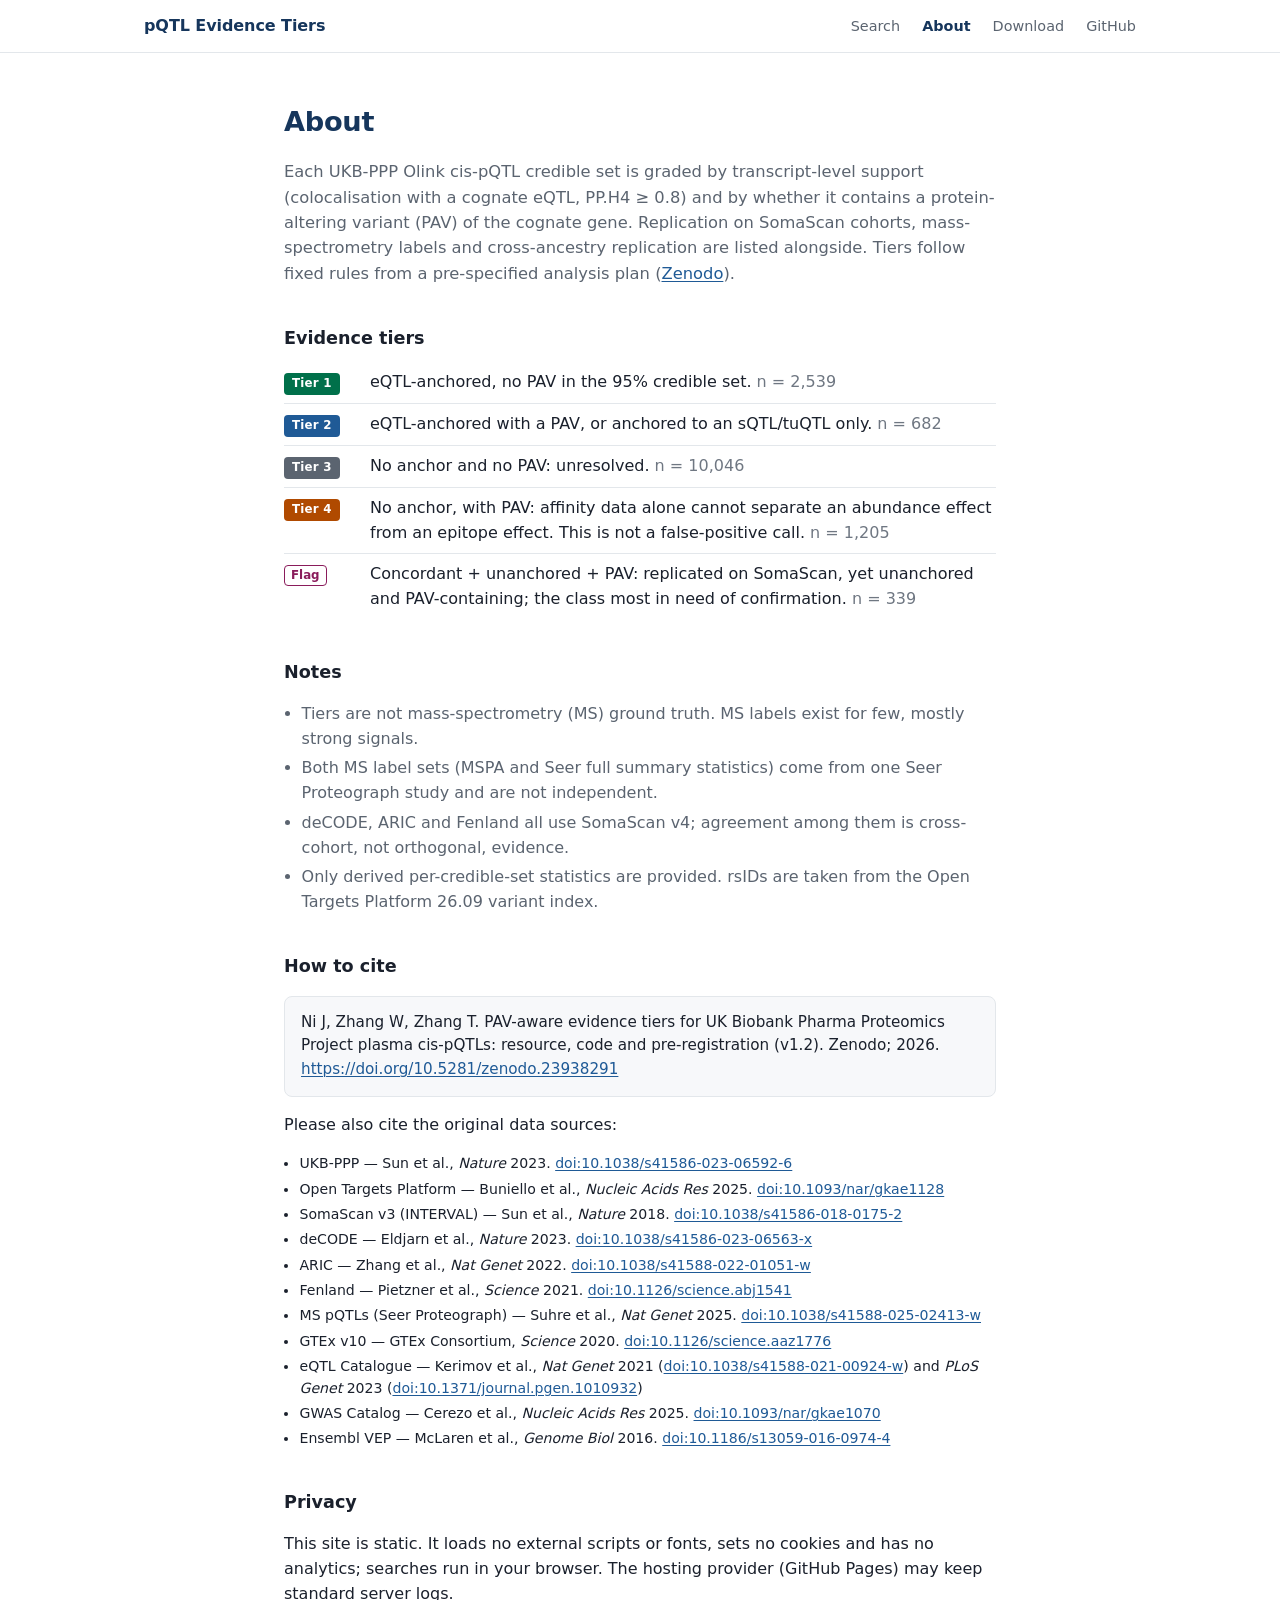
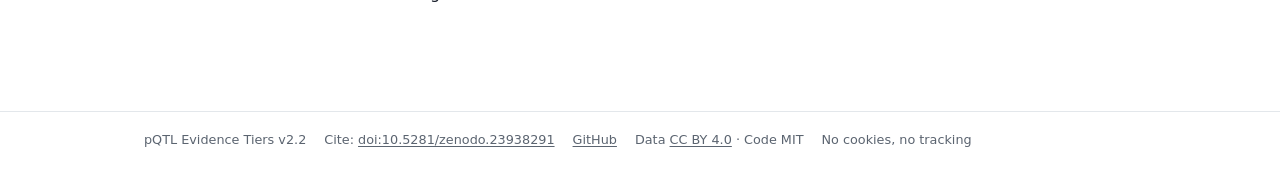
==== docs/about.html @ 5ab8f6cc "Redesign lookup portal (v2): minimal home, card-based results, About and Download pages - Home: sing" ====
<!DOCTYPE html>
<html lang="en">
<head>
<meta charset="utf-8">
<meta name="viewport" content="width=device-width, initial-scale=1">
<meta http-equiv="Content-Security-Policy" content="default-src 'self'; script-src 'self'; style-src 'self'; img-src 'self'; connect-src 'self'; font-src 'self'; object-src 'none'; base-uri 'none'; form-action 'self'">
<meta name="referrer" content="no-referrer">
<meta name="description" content="PAV-aware evidence tiers for UK Biobank Pharma Proteomics Project Olink cis-pQTL credible sets.">
<title>About · pQTL Evidence Tiers</title>
<link rel="icon" href="assets/favicon.svg" type="image/svg+xml">
<link rel="stylesheet" href="assets/site.css">
</head>
<body>
<a class="skip" href="#main">Skip to content</a>
<header class="nav"><div class="container"><a class="brand" href="index.html">pQTL Evidence Tiers</a><nav aria-label="Main"><ul><li><a class="navlink" href="search.html">Search</a></li><li><a class="navlink" href="about.html" aria-current="page">About</a></li><li><a class="navlink" href="download.html">Download</a></li><li class="gh"><a class="navlink" href="https://github.com/wcs52113140123-pixel/c10plus-pqtl-evidence-tiers" rel="noopener">GitHub</a></li></ul></nav></div></header>
<main id="main" class="page">
  <h1>About</h1>
  <p class="lead">Each UKB-PPP Olink cis-pQTL credible set is graded by transcript-level support (colocalisation with a cognate eQTL, PP.H4 ≥ 0.8) and by whether it contains a protein-altering variant (PAV) of the cognate gene. Replication on SomaScan cohorts, mass-spectrometry labels and cross-ancestry replication are listed alongside. Tiers follow fixed rules from a pre-specified analysis plan (<a href="https://doi.org/10.5281/zenodo.23938291" rel="noopener">Zenodo</a>).</p>

  <h2 id="tiers">Evidence tiers</h2>
  <ul class="tierlist">
    <li><span><span class="badge t1">Tier 1</span></span><span>eQTL-anchored, no PAV in the 95% credible set. <span class="na">n = 2,539</span></span></li>
    <li><span><span class="badge t2">Tier 2</span></span><span>eQTL-anchored with a PAV, or anchored to an sQTL/tuQTL only. <span class="na">n = 682</span></span></li>
    <li><span><span class="badge t3">Tier 3</span></span><span>No anchor and no PAV: unresolved. <span class="na">n = 10,046</span></span></li>
    <li><span><span class="badge t4">Tier 4</span></span><span>No anchor, with PAV: affinity data alone cannot separate an abundance effect from an epitope effect. This is not a false-positive call. <span class="na">n = 1,205</span></span></li>
    <li><span><span class="flagchip">Flag</span></span><span>Concordant + unanchored + PAV: replicated on SomaScan, yet unanchored and PAV-containing; the class most in need of confirmation. <span class="na">n = 339</span></span></li>
  </ul>

  <h2>Notes</h2>
  <ul class="notes">
    <li>Tiers are not mass-spectrometry (MS) ground truth. MS labels exist for few, mostly strong signals.</li>
    <li>Both MS label sets (MSPA and Seer full summary statistics) come from one Seer Proteograph study and are not independent.</li>
    <li>deCODE, ARIC and Fenland all use SomaScan v4; agreement among them is cross-cohort, not orthogonal, evidence.</li>
    <li>Only derived per-credible-set statistics are provided. rsIDs are taken from the Open Targets Platform 26.09 variant index.</li>
  </ul>

  <h2 id="cite">How to cite</h2>
  <p class="cite">Ni J, Zhang W, Zhang T. PAV-aware evidence tiers for UK Biobank Pharma Proteomics Project plasma cis-pQTLs: resource, code and pre-registration (v1.2). Zenodo; 2026. <a href="https://doi.org/10.5281/zenodo.23938291" rel="noopener">https://doi.org/10.5281/zenodo.23938291</a></p>
  <p>Please also cite the original data sources:</p>
  <ul class="sources">
    <li>UKB-PPP — Sun et al., <i>Nature</i> 2023. <a href="https://doi.org/10.1038/s41586-023-06592-6" rel="noopener">doi:10.1038/s41586-023-06592-6</a></li>
    <li>Open Targets Platform — Buniello et al., <i>Nucleic Acids Res</i> 2025. <a href="https://doi.org/10.1093/nar/gkae1128" rel="noopener">doi:10.1093/nar/gkae1128</a></li>
    <li>SomaScan v3 (INTERVAL) — Sun et al., <i>Nature</i> 2018. <a href="https://doi.org/10.1038/s41586-018-0175-2" rel="noopener">doi:10.1038/s41586-018-0175-2</a></li>
    <li>deCODE — Eldjarn et al., <i>Nature</i> 2023. <a href="https://doi.org/10.1038/s41586-023-06563-x" rel="noopener">doi:10.1038/s41586-023-06563-x</a></li>
    <li>ARIC — Zhang et al., <i>Nat Genet</i> 2022. <a href="https://doi.org/10.1038/s41588-022-01051-w" rel="noopener">doi:10.1038/s41588-022-01051-w</a></li>
    <li>Fenland — Pietzner et al., <i>Science</i> 2021. <a href="https://doi.org/10.1126/science.abj1541" rel="noopener">doi:10.1126/science.abj1541</a></li>
    <li>MS pQTLs (Seer Proteograph) — Suhre et al., <i>Nat Genet</i> 2025. <a href="https://doi.org/10.1038/s41588-025-02413-w" rel="noopener">doi:10.1038/s41588-025-02413-w</a></li>
    <li>GTEx v10 — GTEx Consortium, <i>Science</i> 2020. <a href="https://doi.org/10.1126/science.aaz1776" rel="noopener">doi:10.1126/science.aaz1776</a></li>
    <li>eQTL Catalogue — Kerimov et al., <i>Nat Genet</i> 2021 (<a href="https://doi.org/10.1038/s41588-021-00924-w" rel="noopener">doi:10.1038/s41588-021-00924-w</a>) and <i>PLoS Genet</i> 2023 (<a href="https://doi.org/10.1371/journal.pgen.1010932" rel="noopener">doi:10.1371/journal.pgen.1010932</a>)</li>
    <li>GWAS Catalog — Cerezo et al., <i>Nucleic Acids Res</i> 2025. <a href="https://doi.org/10.1093/nar/gkae1070" rel="noopener">doi:10.1093/nar/gkae1070</a></li>
    <li>Ensembl VEP — McLaren et al., <i>Genome Biol</i> 2016. <a href="https://doi.org/10.1186/s13059-016-0974-4" rel="noopener">doi:10.1186/s13059-016-0974-4</a></li>
  </ul>

  <h2>Privacy</h2>
  <p>This site is static. It loads no external scripts or fonts, sets no cookies and has no analytics; searches run in your browser. The hosting provider (GitHub Pages) may keep standard server logs.</p>
</main>

<footer class="footer" role="contentinfo"><div class="container"><span>pQTL Evidence Tiers v2.2</span><span>Cite: <a href="https://doi.org/10.5281/zenodo.23938291" rel="noopener">doi:10.5281/zenodo.23938291</a></span><span><a href="https://github.com/wcs52113140123-pixel/c10plus-pqtl-evidence-tiers" rel="noopener">GitHub</a></span><span>Data <a href="https://creativecommons.org/licenses/by/4.0/" rel="noopener">CC BY 4.0</a> · Code MIT</span><span>No cookies, no tracking</span></div></footer>

</body>
</html>
---- docs/assets/site.css ----
/* pQTL Evidence Tiers — site stylesheet. Local only; no external fonts or resources. MIT License. */
:root {
  --ink: #1a202c;
  --muted: #5b6470;
  --line: #e3e7eb;
  --line-strong: #c9d1da;
  --subtle: #f7f8fa;
  --accent: #16365c;
  --link: #1f5a96;
  --focus: #1f5a96;
  --t1: #00704a; --t2: #1f5a96; --t3: #5b6470; --t4: #b04a00;
  --flag: #8a1c5b;
  --radius: 8px;
  --sans: system-ui, -apple-system, "Segoe UI", Roboto, "Helvetica Neue", Arial, "Noto Sans", "PingFang SC", "Microsoft YaHei", sans-serif;
  --mono: ui-monospace, SFMono-Regular, Menlo, Consolas, "Liberation Mono", monospace;
}
* { box-sizing: border-box; }
[hidden] { display: none !important; }
html { -webkit-text-size-adjust: 100%; }
body { margin: 0; font-family: var(--sans); color: var(--ink); background: #fff; line-height: 1.55; font-size: 16px; display: flex; flex-direction: column; min-height: 100vh; }
main { flex: 1 0 auto; }
a { color: var(--link); text-decoration: none; }
a:hover { text-decoration: underline; }
:focus-visible { outline: 2px solid var(--focus); outline-offset: 2px; border-radius: 3px; }
.sr-only { position: absolute; width: 1px; height: 1px; padding: 0; margin: -1px; overflow: hidden; clip: rect(0 0 0 0); white-space: nowrap; border: 0; }
.skip { position: absolute; left: -9999px; top: 8px; background: #fff; padding: 6px 10px; border: 1px solid var(--line-strong); z-index: 10; }
.skip:focus { left: 8px; }
.container { max-width: 1040px; margin: 0 auto; padding: 0 24px; }
.mono { font-family: var(--mono); font-size: .92em; }

/* top navigation */
.nav { border-bottom: 1px solid var(--line); background: #fff; }
.nav .container { display: flex; align-items: center; height: 52px; gap: 24px; }
.brand { color: var(--accent); font-weight: 650; letter-spacing: -.005em; font-size: 1rem; white-space: nowrap; }
.brand:hover { text-decoration: none; }
.nav nav { margin-left: auto; }
.nav ul { list-style: none; display: flex; gap: 22px; margin: 0; padding: 0; font-size: .9rem; }
.nav a.navlink { color: var(--muted); }
.nav a.navlink:hover, .nav a.navlink[aria-current="page"] { color: var(--accent); text-decoration: none; }
.nav a.navlink[aria-current="page"] { font-weight: 600; }

/* home */
.hero { max-width: 720px; margin: 0 auto; padding: 13vh 24px 8vh; text-align: center; }
.hero h1 { font-size: clamp(1.9rem, 4vw, 2.5rem); font-weight: 600; letter-spacing: -.015em; margin: 0 0 .35em; color: var(--accent); }
.hero .tagline { color: var(--muted); font-size: 1.08rem; margin: 0 auto 2.2em; max-width: 34em; }
.searchbox { display: flex; border: 1px solid var(--line-strong); border-radius: var(--radius); background: #fff; box-shadow: 0 1px 2px rgba(16, 24, 40, .04); }
.searchbox:focus-within { border-color: var(--accent); box-shadow: 0 0 0 3px rgba(22, 54, 92, .12); }
.searchbox input { flex: 1; min-width: 0; border: 0; background: transparent; font: inherit; font-size: 1.05rem; padding: 0 18px; height: 54px; color: var(--ink); }
.searchbox input:focus { outline: none; }
.searchbox input::placeholder { color: #737b86; }
.searchbox button { border: 0; background: var(--accent); color: #fff; font: inherit; font-weight: 600; font-size: .95rem; padding: 0 22px; border-radius: 0 calc(var(--radius) - 1px) calc(var(--radius) - 1px) 0; cursor: pointer; }
.searchbox button:hover { background: #0f2945; }
.searchbox.compact input { height: 42px; font-size: .98rem; padding: 0 14px; }
.searchbox.compact button { padding: 0 16px; }
.examples { margin: 14px 0 0; font-size: .9rem; color: var(--muted); }
.examples a { margin: 0 .35em; font-weight: 500; }
.stats { display: grid; grid-template-columns: repeat(3, 1fr); gap: 16px; max-width: 720px; margin: 0 auto; padding: 0 24px 10vh; text-align: center; }
.stat .num { display: block; font-size: 1.7rem; font-weight: 600; color: var(--accent); letter-spacing: -.01em; font-variant-numeric: tabular-nums; }
.stat .lbl { display: block; font-size: .84rem; color: var(--muted); line-height: 1.4; }
a.stat:hover { text-decoration: none; }
a.stat:hover .lbl { color: var(--ink); }

/* generic page */
.page { max-width: 760px; margin: 0 auto; padding: 48px 24px 64px; }
.page h1 { font-size: 1.7rem; font-weight: 600; color: var(--accent); margin: 0 0 .6em; letter-spacing: -.01em; }
.page h2 { font-size: 1.1rem; font-weight: 600; margin: 2.2em 0 .6em; }
.lead { color: var(--muted); font-size: 1.02rem; }
.page p a, .page li a, .status a { text-decoration: underline; text-underline-offset: 2px; text-decoration-thickness: 1px; }
.tierlist { list-style: none; padding: 0; margin: 0; }
.tierlist li { display: grid; grid-template-columns: 74px 1fr; gap: 12px; align-items: baseline; padding: 8px 0; border-bottom: 1px solid var(--line); }
.tierlist li:last-child { border-bottom: 0; }
.notes { padding-left: 1.1em; }
.notes li { margin: .3em 0; color: var(--muted); }
.cite { background: var(--subtle); border: 1px solid var(--line); border-radius: var(--radius); padding: 14px 16px; font-size: .95rem; }
.sources { font-size: .88rem; padding-left: 1.1em; }
.sources li { margin: .25em 0; }
table.files { width: 100%; border-collapse: collapse; font-size: .92rem; }
table.files th, table.files td { text-align: left; padding: 10px 8px; border-bottom: 1px solid var(--line); vertical-align: top; }
table.files th { font-weight: 600; color: var(--muted); font-size: .8rem; text-transform: uppercase; letter-spacing: .04em; }
.hash { font-family: var(--mono); font-size: .75rem; color: var(--muted); word-break: break-all; }
.tablewrap { overflow-x: auto; }

/* tier badge */
.badge { display: inline-block; color: #fff; font-weight: 600; font-size: .74rem; letter-spacing: .02em; border-radius: 4px; padding: 2px 8px; line-height: 1.5; white-space: nowrap; }
.badge.t1 { background: var(--t1); } .badge.t2 { background: var(--t2); } .badge.t3 { background: var(--t3); } .badge.t4 { background: var(--t4); }

/* results */
.results-head { padding: 28px 0 8px; }
.results-head .searchbox { max-width: 620px; }
.toolbar { padding: 14px 0 12px; border-bottom: 1px solid var(--line); margin-bottom: 8px; font-size: .9rem; }
.toolbar .bar { display: flex; flex-wrap: wrap; align-items: center; gap: 10px 10px; }
.toolbar .bar + .bar { margin-top: 10px; }
.toolbar .count { font-weight: 600; }
.toolbar .spacer { flex: 1; }
.chips { display: inline-flex; gap: 6px; flex-wrap: wrap; }
.chip { font: inherit; font-size: .8rem; border: 1px solid var(--line-strong); background: #fff; color: var(--ink); border-radius: 999px; padding: 3px 10px; cursor: pointer; display: inline-flex; align-items: center; gap: 6px; }
.chip .dot { width: 8px; height: 8px; border-radius: 50%; display: inline-block; }
.chip .dot.t1 { background: var(--t1); } .chip .dot.t2 { background: var(--t2); } .chip .dot.t3 { background: var(--t3); } .chip .dot.t4 { background: var(--t4); }
.small { font-size: .85rem; }
.chip[data-tier][aria-pressed="false"] { color: var(--muted); background: var(--subtle); text-decoration: line-through; }
.chip#flagonly[aria-pressed="true"] { background: var(--flag); border-color: var(--flag); color: #fff; }
.chip#flagonly[aria-pressed="false"] { color: var(--flag); border-color: currentColor; }
.chips .sep { width: 1px; background: var(--line); margin: 2px 4px; }
.chip[aria-pressed="false"] .dot { opacity: .35; }
.btn { font: inherit; font-size: .85rem; border: 1px solid var(--line-strong); background: #fff; color: var(--ink); border-radius: 6px; padding: 5px 12px; cursor: pointer; }
.btn:hover { border-color: var(--accent); color: var(--accent); }
.btn:disabled { opacity: .5; cursor: default; }
select.btn { padding: 4px 8px; }
.status { color: var(--muted); font-size: .92rem; margin: 18px 0; }
.status button.sugg { font: inherit; background: none; border: 0; color: var(--link); padding: 0 .15em; cursor: pointer; text-decoration: underline; }

.protein { margin: 28px 0 8px; }
.protein-head { display: flex; flex-wrap: wrap; align-items: baseline; gap: 4px 14px; margin-bottom: 8px; }
.protein-head h2 { margin: 0; font-size: 1.35rem; font-weight: 600; letter-spacing: -.01em; }
.protein-head .ids { color: var(--muted); font-size: .85rem; }
.protein-head .ids span + span::before { content: "·"; margin: 0 .5em; color: var(--line-strong); }
.tierbar { display: flex; height: 6px; border-radius: 3px; overflow: hidden; width: 100%; max-width: 360px; margin: 2px 0 6px; background: var(--line); }
.tierbar span { display: block; height: 100%; }
.tierbar .t1 { background: var(--t1); } .tierbar .t2 { background: var(--t2); } .tierbar .t3 { background: var(--t3); } .tierbar .t4 { background: var(--t4); }
.tiersum { font-size: .8rem; color: var(--muted); margin: 0 0 10px; }

.card { border: 1px solid var(--line); border-left: 3px solid var(--t3); border-radius: var(--radius); padding: 14px 18px 10px; margin: 10px 0; background: #fff; }
.card.t1 { border-left-color: var(--t1); } .card.t2 { border-left-color: var(--t2); } .card.t4 { border-left-color: var(--t4); }
.card-top { display: flex; flex-wrap: wrap; align-items: center; gap: 6px 12px; }
.card-top .tlabel { font-size: .84rem; color: var(--muted); }
.card-top .variant { font-family: var(--mono); font-size: .9rem; font-weight: 600; }
.card-top .rs { font-family: var(--mono); font-size: .84rem; color: var(--muted); }
.card-top .sig { margin-left: auto; font-size: .82rem; color: var(--muted); font-variant-numeric: tabular-nums; }
.card-top .plink { font-size: .8rem; }
.evidence { display: grid; grid-template-columns: minmax(0, .9fr) minmax(0, 1fr) minmax(0, 1.45fr) minmax(0, 1.25fr) minmax(0, 1.1fr); gap: 12px 22px; margin: 12px 0 6px; }
.ev .k { display: block; font-size: .7rem; text-transform: uppercase; letter-spacing: .05em; color: var(--muted); margin-bottom: 2px; font-weight: 600; }
.ev .v { font-size: .88rem; }
.ev .row { display: flex; justify-content: space-between; gap: 8px; font-size: .84rem; line-height: 1.5; }
.ev .row .src { color: var(--muted); }
.yes { color: var(--ink); font-weight: 600; }
.no { color: var(--muted); }
.na { color: #6f7782; }
.opp { color: var(--t4); }
.flagchip { display: inline-block; font-size: .74rem; font-weight: 600; color: var(--flag); border: 1px solid currentColor; border-radius: 4px; padding: 1px 6px; margin: 0 4px 4px 0; line-height: 1.4; }
details.more { border-top: 1px solid var(--line); margin-top: 8px; }
details.more summary { cursor: pointer; font-size: .82rem; color: var(--link); padding: 8px 0 2px; list-style: none; width: max-content; }
details.more summary::-webkit-details-marker { display: none; }
details.more summary::before { content: "▸"; display: inline-block; margin-right: 6px; transition: transform .15s; }
details.more[open] summary::before { transform: rotate(90deg); }
.kv { display: grid; grid-template-columns: repeat(auto-fill, minmax(270px, 1fr)); gap: 0 28px; margin: 4px 0 6px; }
.kv section h3 { font-size: .7rem; text-transform: uppercase; letter-spacing: .05em; color: var(--muted); margin: 10px 0 4px; font-weight: 600; }
.kv dl { margin: 0; font-size: .8rem; }
.kv dl div { display: flex; justify-content: space-between; gap: 10px; padding: 2px 0; border-bottom: 1px dotted var(--line); }
.kv dt { color: var(--muted); white-space: nowrap; }
.kv dd { margin: 0; font-family: var(--mono); font-size: .76rem; text-align: right; word-break: break-all; }
.more-btn { display: block; margin: 20px auto 8px; }

/* footer */
.footer { border-top: 1px solid var(--line); color: var(--muted); font-size: .8rem; padding: 18px 0 22px; margin-top: 24px; }
.footer .container { display: flex; flex-wrap: wrap; gap: 4px 18px; }
.footer a { color: var(--muted); text-decoration: underline; text-underline-offset: 2px; }
.footer a:hover { color: var(--accent); }

@media (max-width: 860px) {
  .evidence { grid-template-columns: repeat(2, minmax(0, 1fr)); }
}
@media (max-width: 560px) {
  .container { padding: 0 16px; }
  .nav .container { gap: 10px; }
  .brand { font-size: .92rem; }
  .nav ul { gap: 12px; font-size: .84rem; }
  .nav .gh { display: none; }
  .hero { padding: 9vh 16px 6vh; }
  .stats { grid-template-columns: 1fr; gap: 18px; padding-bottom: 8vh; }
  .searchbox button { padding: 0 14px; }
  .card { padding: 12px 14px 8px; }
  .card-top .sig { margin-left: 0; width: 100%; }
  .evidence { gap: 10px 14px; }
  .page { padding: 32px 16px 48px; }
  .tierlist li { grid-template-columns: 64px 1fr; }
}
@media (prefers-reduced-motion: reduce) { * { transition: none !important; } }
@media print { .nav, .toolbar, .results-head, .footer { display: none; } }
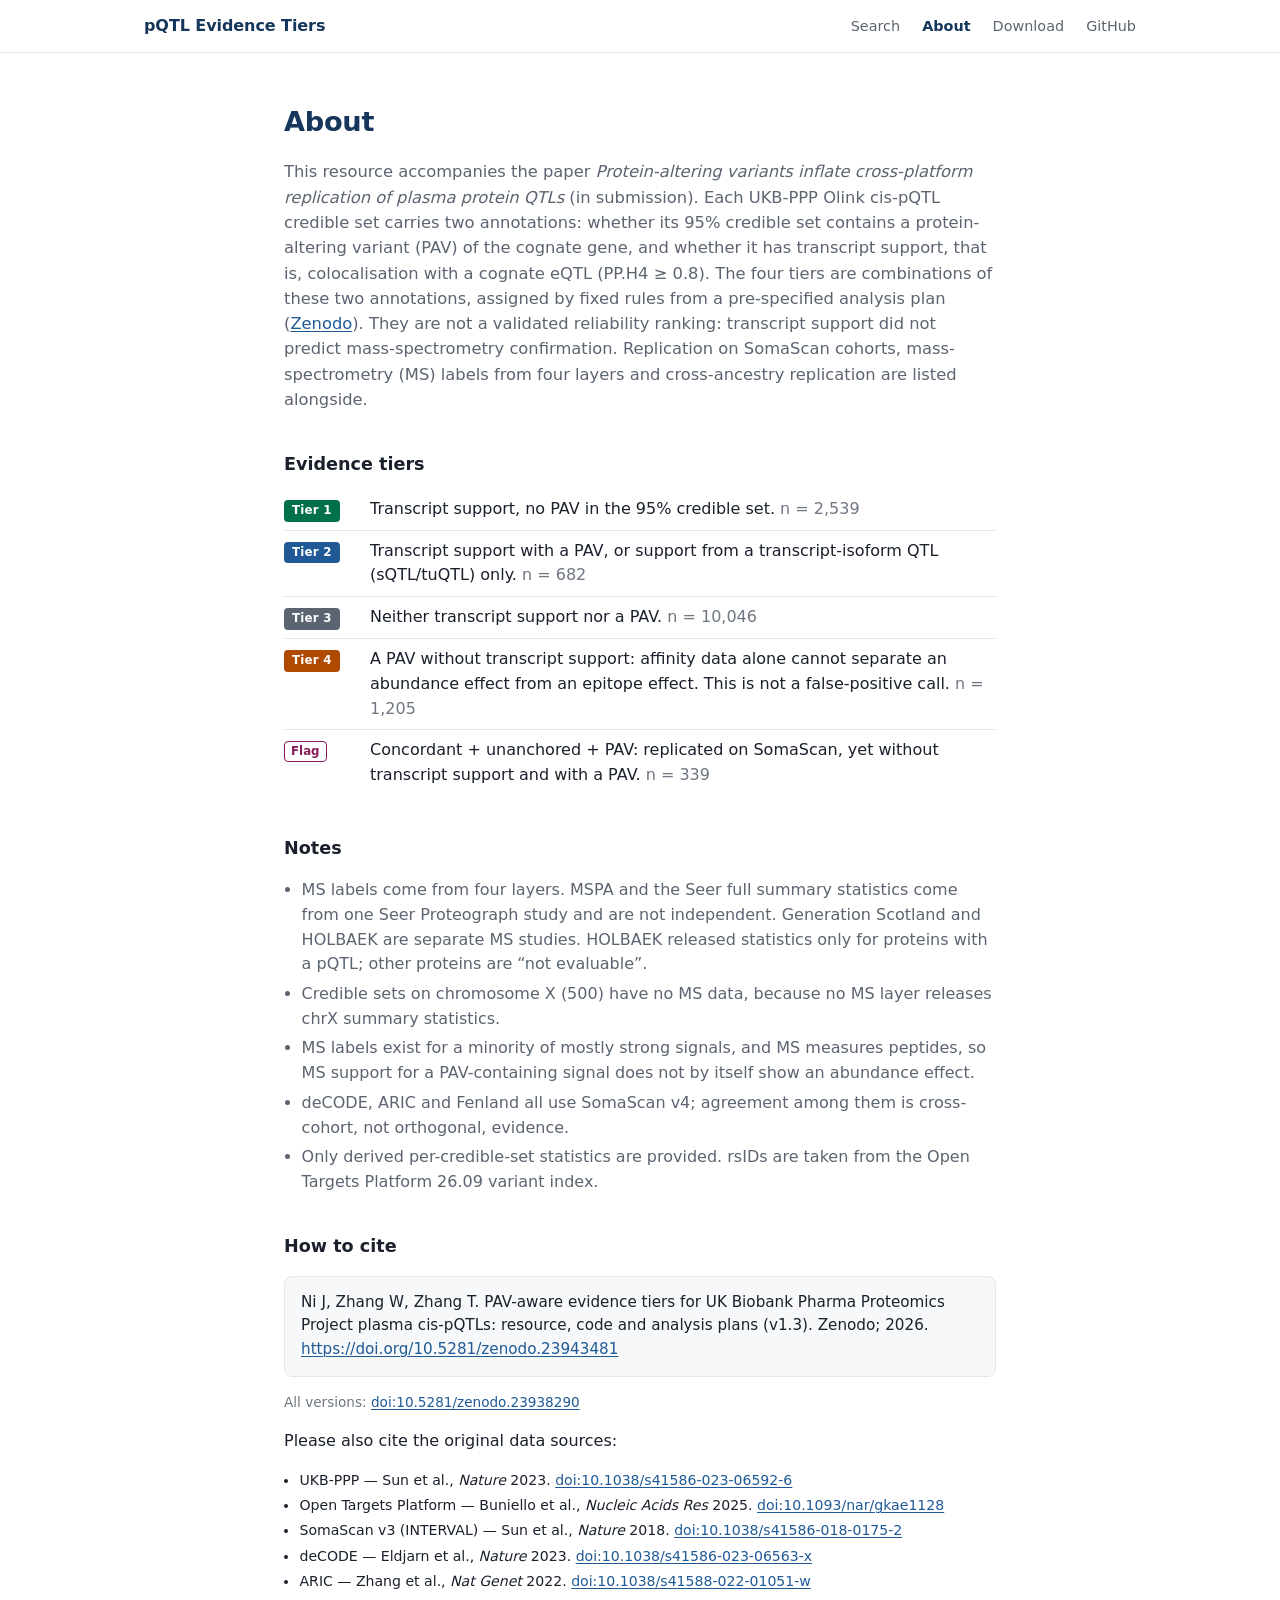
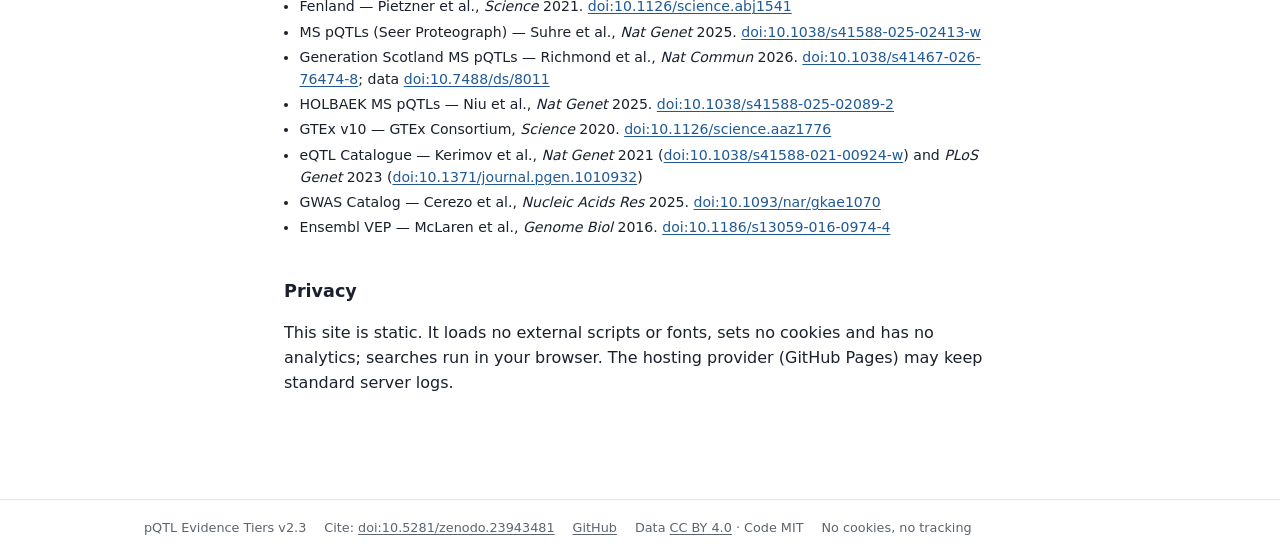
==== commit 7a54fc88: "Portal: resource v2.3, four MS layers on cards, updated About and citation - site data rebuilt from " ====
--- a/docs/about.html
+++ b/docs/about.html
@@ -15,27 +15,29 @@
 <header class="nav"><div class="container"><a class="brand" href="index.html">pQTL Evidence Tiers</a><nav aria-label="Main"><ul><li><a class="navlink" href="search.html">Search</a></li><li><a class="navlink" href="about.html" aria-current="page">About</a></li><li><a class="navlink" href="download.html">Download</a></li><li class="gh"><a class="navlink" href="https://github.com/wcs52113140123-pixel/c10plus-pqtl-evidence-tiers" rel="noopener">GitHub</a></li></ul></nav></div></header>
 <main id="main" class="page">
   <h1>About</h1>
-  <p class="lead">Each UKB-PPP Olink cis-pQTL credible set is graded by transcript-level support (colocalisation with a cognate eQTL, PP.H4 ≥ 0.8) and by whether it contains a protein-altering variant (PAV) of the cognate gene. Replication on SomaScan cohorts, mass-spectrometry labels and cross-ancestry replication are listed alongside. Tiers follow fixed rules from a pre-specified analysis plan (<a href="https://doi.org/10.5281/zenodo.23938291" rel="noopener">Zenodo</a>).</p>
+  <p class="lead">This resource accompanies the paper <i>Protein-altering variants inflate cross-platform replication of plasma protein QTLs</i> (in submission). Each UKB-PPP Olink cis-pQTL credible set carries two annotations: whether its 95% credible set contains a protein-altering variant (PAV) of the cognate gene, and whether it has transcript support, that is, colocalisation with a cognate eQTL (PP.H4 ≥ 0.8). The four tiers are combinations of these two annotations, assigned by fixed rules from a pre-specified analysis plan (<a href="https://doi.org/10.5281/zenodo.23943481" rel="noopener">Zenodo</a>). They are not a validated reliability ranking: transcript support did not predict mass-spectrometry confirmation. Replication on SomaScan cohorts, mass-spectrometry (MS) labels from four layers and cross-ancestry replication are listed alongside.</p>
 
   <h2 id="tiers">Evidence tiers</h2>
   <ul class="tierlist">
-    <li><span><span class="badge t1">Tier 1</span></span><span>eQTL-anchored, no PAV in the 95% credible set. <span class="na">n = 2,539</span></span></li>
-    <li><span><span class="badge t2">Tier 2</span></span><span>eQTL-anchored with a PAV, or anchored to an sQTL/tuQTL only. <span class="na">n = 682</span></span></li>
-    <li><span><span class="badge t3">Tier 3</span></span><span>No anchor and no PAV: unresolved. <span class="na">n = 10,046</span></span></li>
-    <li><span><span class="badge t4">Tier 4</span></span><span>No anchor, with PAV: affinity data alone cannot separate an abundance effect from an epitope effect. This is not a false-positive call. <span class="na">n = 1,205</span></span></li>
-    <li><span><span class="flagchip">Flag</span></span><span>Concordant + unanchored + PAV: replicated on SomaScan, yet unanchored and PAV-containing; the class most in need of confirmation. <span class="na">n = 339</span></span></li>
+    <li><span><span class="badge t1">Tier 1</span></span><span>Transcript support, no PAV in the 95% credible set. <span class="na">n = 2,539</span></span></li>
+    <li><span><span class="badge t2">Tier 2</span></span><span>Transcript support with a PAV, or support from a transcript-isoform QTL (sQTL/tuQTL) only. <span class="na">n = 682</span></span></li>
+    <li><span><span class="badge t3">Tier 3</span></span><span>Neither transcript support nor a PAV. <span class="na">n = 10,046</span></span></li>
+    <li><span><span class="badge t4">Tier 4</span></span><span>A PAV without transcript support: affinity data alone cannot separate an abundance effect from an epitope effect. This is not a false-positive call. <span class="na">n = 1,205</span></span></li>
+    <li><span><span class="flagchip">Flag</span></span><span>Concordant + unanchored + PAV: replicated on SomaScan, yet without transcript support and with a PAV. <span class="na">n = 339</span></span></li>
   </ul>
 
   <h2>Notes</h2>
   <ul class="notes">
-    <li>Tiers are not mass-spectrometry (MS) ground truth. MS labels exist for few, mostly strong signals.</li>
-    <li>Both MS label sets (MSPA and Seer full summary statistics) come from one Seer Proteograph study and are not independent.</li>
+    <li>MS labels come from four layers. MSPA and the Seer full summary statistics come from one Seer Proteograph study and are not independent. Generation Scotland and HOLBAEK are separate MS studies. HOLBAEK released statistics only for proteins with a pQTL; other proteins are “not evaluable”.</li>
+    <li>Credible sets on chromosome X (500) have no MS data, because no MS layer releases chrX summary statistics.</li>
+    <li>MS labels exist for a minority of mostly strong signals, and MS measures peptides, so MS support for a PAV-containing signal does not by itself show an abundance effect.</li>
     <li>deCODE, ARIC and Fenland all use SomaScan v4; agreement among them is cross-cohort, not orthogonal, evidence.</li>
     <li>Only derived per-credible-set statistics are provided. rsIDs are taken from the Open Targets Platform 26.09 variant index.</li>
   </ul>
 
   <h2 id="cite">How to cite</h2>
-  <p class="cite">Ni J, Zhang W, Zhang T. PAV-aware evidence tiers for UK Biobank Pharma Proteomics Project plasma cis-pQTLs: resource, code and pre-registration (v1.2). Zenodo; 2026. <a href="https://doi.org/10.5281/zenodo.23938291" rel="noopener">https://doi.org/10.5281/zenodo.23938291</a></p>
+  <p class="cite">Ni J, Zhang W, Zhang T. PAV-aware evidence tiers for UK Biobank Pharma Proteomics Project plasma cis-pQTLs: resource, code and analysis plans (v1.3). Zenodo; 2026. <a href="https://doi.org/10.5281/zenodo.23943481" rel="noopener">https://doi.org/10.5281/zenodo.23943481</a></p>
+  <p class="na small">All versions: <a href="https://doi.org/10.5281/zenodo.23938290" rel="noopener">doi:10.5281/zenodo.23938290</a></p>
   <p>Please also cite the original data sources:</p>
   <ul class="sources">
     <li>UKB-PPP — Sun et al., <i>Nature</i> 2023. <a href="https://doi.org/10.1038/s41586-023-06592-6" rel="noopener">doi:10.1038/s41586-023-06592-6</a></li>
@@ -45,6 +47,8 @@
     <li>ARIC — Zhang et al., <i>Nat Genet</i> 2022. <a href="https://doi.org/10.1038/s41588-022-01051-w" rel="noopener">doi:10.1038/s41588-022-01051-w</a></li>
     <li>Fenland — Pietzner et al., <i>Science</i> 2021. <a href="https://doi.org/10.1126/science.abj1541" rel="noopener">doi:10.1126/science.abj1541</a></li>
     <li>MS pQTLs (Seer Proteograph) — Suhre et al., <i>Nat Genet</i> 2025. <a href="https://doi.org/10.1038/s41588-025-02413-w" rel="noopener">doi:10.1038/s41588-025-02413-w</a></li>
+    <li>Generation Scotland MS pQTLs — Richmond et al., <i>Nat Commun</i> 2026. <a href="https://doi.org/10.1038/s41467-026-76474-8" rel="noopener">doi:10.1038/s41467-026-76474-8</a>; data <a href="https://doi.org/10.7488/ds/8011" rel="noopener">doi:10.7488/ds/8011</a></li>
+    <li>HOLBAEK MS pQTLs — Niu et al., <i>Nat Genet</i> 2025. <a href="https://doi.org/10.1038/s41588-025-02089-2" rel="noopener">doi:10.1038/s41588-025-02089-2</a></li>
     <li>GTEx v10 — GTEx Consortium, <i>Science</i> 2020. <a href="https://doi.org/10.1126/science.aaz1776" rel="noopener">doi:10.1126/science.aaz1776</a></li>
     <li>eQTL Catalogue — Kerimov et al., <i>Nat Genet</i> 2021 (<a href="https://doi.org/10.1038/s41588-021-00924-w" rel="noopener">doi:10.1038/s41588-021-00924-w</a>) and <i>PLoS Genet</i> 2023 (<a href="https://doi.org/10.1371/journal.pgen.1010932" rel="noopener">doi:10.1371/journal.pgen.1010932</a>)</li>
     <li>GWAS Catalog — Cerezo et al., <i>Nucleic Acids Res</i> 2025. <a href="https://doi.org/10.1093/nar/gkae1070" rel="noopener">doi:10.1093/nar/gkae1070</a></li>
@@ -55,7 +59,7 @@
   <p>This site is static. It loads no external scripts or fonts, sets no cookies and has no analytics; searches run in your browser. The hosting provider (GitHub Pages) may keep standard server logs.</p>
 </main>
 
-<footer class="footer" role="contentinfo"><div class="container"><span>pQTL Evidence Tiers v2.2</span><span>Cite: <a href="https://doi.org/10.5281/zenodo.23938291" rel="noopener">doi:10.5281/zenodo.23938291</a></span><span><a href="https://github.com/wcs52113140123-pixel/c10plus-pqtl-evidence-tiers" rel="noopener">GitHub</a></span><span>Data <a href="https://creativecommons.org/licenses/by/4.0/" rel="noopener">CC BY 4.0</a> · Code MIT</span><span>No cookies, no tracking</span></div></footer>
+<footer class="footer" role="contentinfo"><div class="container"><span>pQTL Evidence Tiers v2.3</span><span>Cite: <a href="https://doi.org/10.5281/zenodo.23943481" rel="noopener">doi:10.5281/zenodo.23943481</a></span><span><a href="https://github.com/wcs52113140123-pixel/c10plus-pqtl-evidence-tiers" rel="noopener">GitHub</a></span><span>Data <a href="https://creativecommons.org/licenses/by/4.0/" rel="noopener">CC BY 4.0</a> · Code MIT</span><span>No cookies, no tracking</span></div></footer>
 
 </body>
 </html>
--- a/docs/assets/site.css
+++ b/docs/assets/site.css
@@ -65,7 +65,7 @@
 .page h1 { font-size: 1.7rem; font-weight: 600; color: var(--accent); margin: 0 0 .6em; letter-spacing: -.01em; }
 .page h2 { font-size: 1.1rem; font-weight: 600; margin: 2.2em 0 .6em; }
 .lead { color: var(--muted); font-size: 1.02rem; }
-.page p a, .page li a, .status a { text-decoration: underline; text-underline-offset: 2px; text-decoration-thickness: 1px; }
+.page p a, .page li a, .page td a, .status a { text-decoration: underline; text-underline-offset: 2px; text-decoration-thickness: 1px; }
 .tierlist { list-style: none; padding: 0; margin: 0; }
 .tierlist li { display: grid; grid-template-columns: 74px 1fr; gap: 12px; align-items: baseline; padding: 8px 0; border-bottom: 1px solid var(--line); }
 .tierlist li:last-child { border-bottom: 0; }
@@ -127,7 +127,7 @@
 .card-top .rs { font-family: var(--mono); font-size: .84rem; color: var(--muted); }
 .card-top .sig { margin-left: auto; font-size: .82rem; color: var(--muted); font-variant-numeric: tabular-nums; }
 .card-top .plink { font-size: .8rem; }
-.evidence { display: grid; grid-template-columns: minmax(0, .9fr) minmax(0, 1fr) minmax(0, 1.45fr) minmax(0, 1.25fr) minmax(0, 1.1fr); gap: 12px 22px; margin: 12px 0 6px; }
+.evidence { display: grid; grid-template-columns: minmax(0, .95fr) minmax(0, .9fr) minmax(0, 1.35fr) minmax(0, 1.5fr) minmax(0, 1fr); gap: 12px 22px; margin: 12px 0 6px; }
 .ev .k { display: block; font-size: .7rem; text-transform: uppercase; letter-spacing: .05em; color: var(--muted); margin-bottom: 2px; font-weight: 600; }
 .ev .v { font-size: .88rem; }
 .ev .row { display: flex; justify-content: space-between; gap: 8px; font-size: .84rem; line-height: 1.5; }
@@ -158,6 +158,7 @@
 
 @media (max-width: 860px) {
   .evidence { grid-template-columns: repeat(2, minmax(0, 1fr)); }
+  .evidence .ev.ms { grid-column: 1 / -1; max-width: 320px; }
 }
 @media (max-width: 560px) {
   .container { padding: 0 16px; }
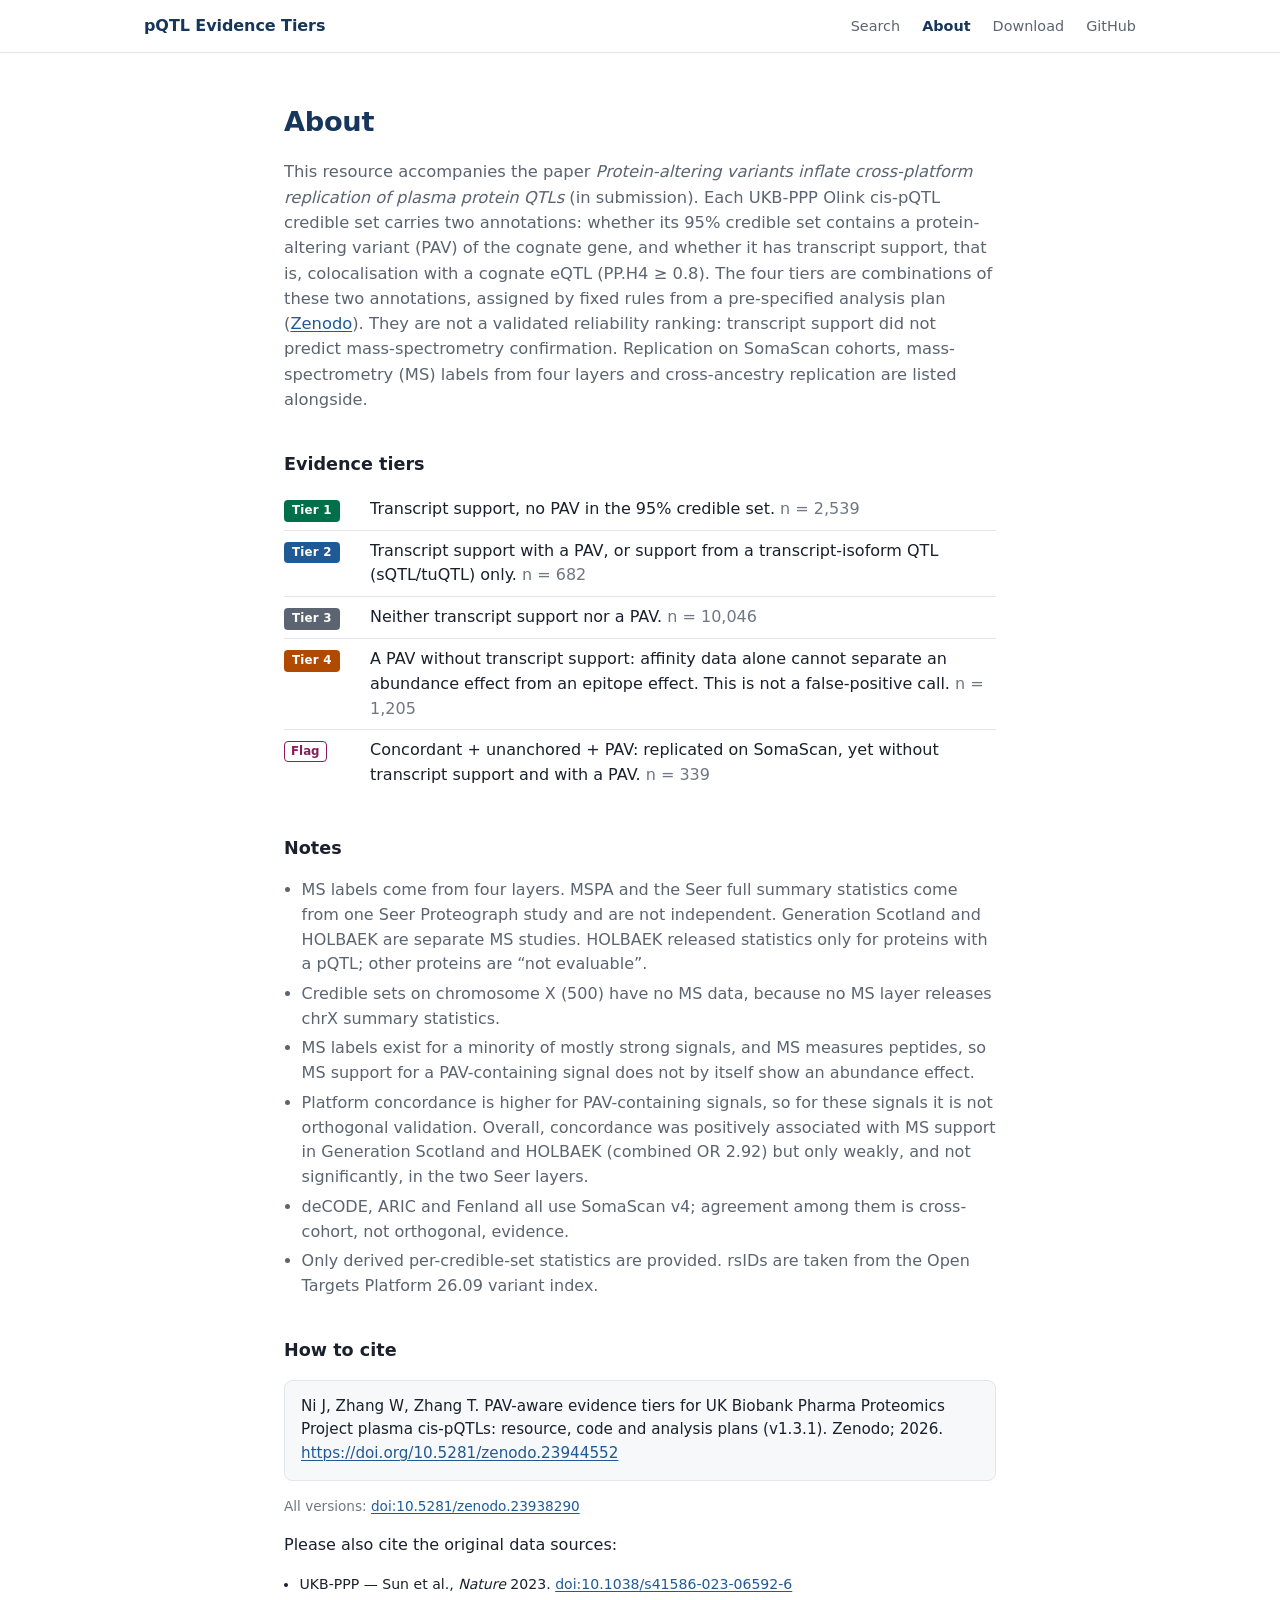
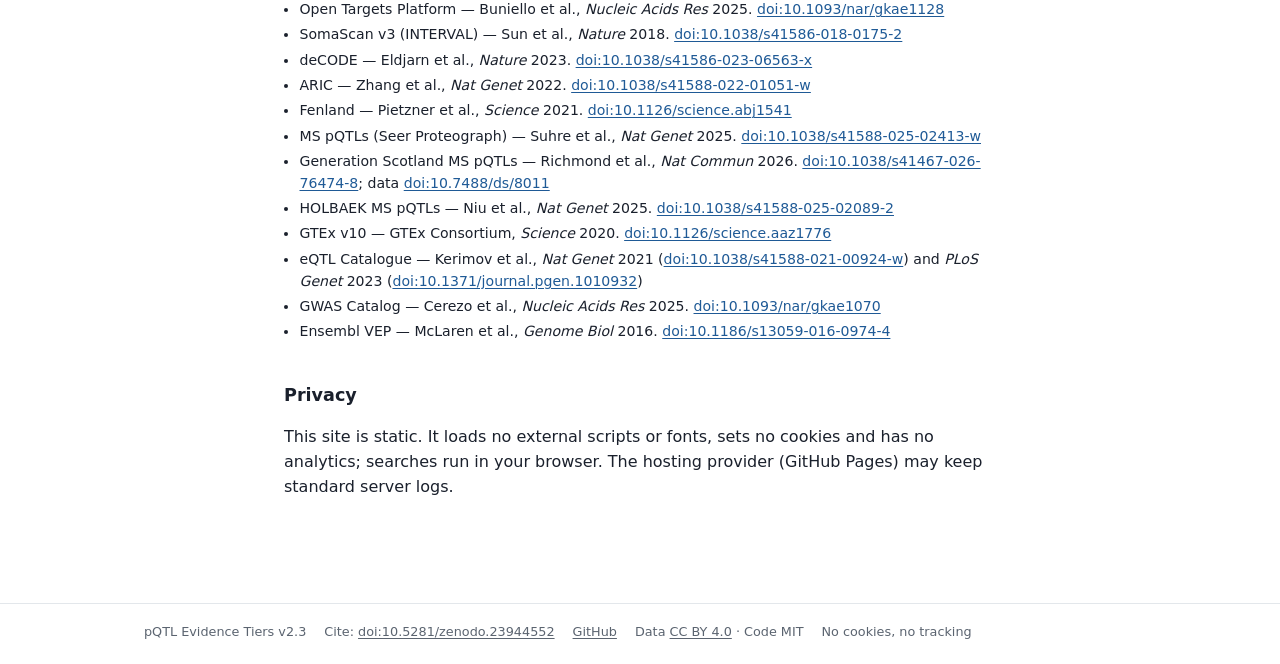
==== commit 2077d8e7: "Portal: concordance note on About; citation to Zenodo v1.3.1 (doi:10.5281/zenodo.23944552)" ====
--- a/docs/about.html
+++ b/docs/about.html
@@ -15,7 +15,7 @@
 <header class="nav"><div class="container"><a class="brand" href="index.html">pQTL Evidence Tiers</a><nav aria-label="Main"><ul><li><a class="navlink" href="search.html">Search</a></li><li><a class="navlink" href="about.html" aria-current="page">About</a></li><li><a class="navlink" href="download.html">Download</a></li><li class="gh"><a class="navlink" href="https://github.com/wcs52113140123-pixel/c10plus-pqtl-evidence-tiers" rel="noopener">GitHub</a></li></ul></nav></div></header>
 <main id="main" class="page">
   <h1>About</h1>
-  <p class="lead">This resource accompanies the paper <i>Protein-altering variants inflate cross-platform replication of plasma protein QTLs</i> (in submission). Each UKB-PPP Olink cis-pQTL credible set carries two annotations: whether its 95% credible set contains a protein-altering variant (PAV) of the cognate gene, and whether it has transcript support, that is, colocalisation with a cognate eQTL (PP.H4 ≥ 0.8). The four tiers are combinations of these two annotations, assigned by fixed rules from a pre-specified analysis plan (<a href="https://doi.org/10.5281/zenodo.23943481" rel="noopener">Zenodo</a>). They are not a validated reliability ranking: transcript support did not predict mass-spectrometry confirmation. Replication on SomaScan cohorts, mass-spectrometry (MS) labels from four layers and cross-ancestry replication are listed alongside.</p>
+  <p class="lead">This resource accompanies the paper <i>Protein-altering variants inflate cross-platform replication of plasma protein QTLs</i> (in submission). Each UKB-PPP Olink cis-pQTL credible set carries two annotations: whether its 95% credible set contains a protein-altering variant (PAV) of the cognate gene, and whether it has transcript support, that is, colocalisation with a cognate eQTL (PP.H4 ≥ 0.8). The four tiers are combinations of these two annotations, assigned by fixed rules from a pre-specified analysis plan (<a href="https://doi.org/10.5281/zenodo.23944552" rel="noopener">Zenodo</a>). They are not a validated reliability ranking: transcript support did not predict mass-spectrometry confirmation. Replication on SomaScan cohorts, mass-spectrometry (MS) labels from four layers and cross-ancestry replication are listed alongside.</p>
 
   <h2 id="tiers">Evidence tiers</h2>
   <ul class="tierlist">
@@ -31,12 +31,13 @@
     <li>MS labels come from four layers. MSPA and the Seer full summary statistics come from one Seer Proteograph study and are not independent. Generation Scotland and HOLBAEK are separate MS studies. HOLBAEK released statistics only for proteins with a pQTL; other proteins are “not evaluable”.</li>
     <li>Credible sets on chromosome X (500) have no MS data, because no MS layer releases chrX summary statistics.</li>
     <li>MS labels exist for a minority of mostly strong signals, and MS measures peptides, so MS support for a PAV-containing signal does not by itself show an abundance effect.</li>
+    <li>Platform concordance is higher for PAV-containing signals, so for these signals it is not orthogonal validation. Overall, concordance was positively associated with MS support in Generation Scotland and HOLBAEK (combined OR 2.92) but only weakly, and not significantly, in the two Seer layers.</li>
     <li>deCODE, ARIC and Fenland all use SomaScan v4; agreement among them is cross-cohort, not orthogonal, evidence.</li>
     <li>Only derived per-credible-set statistics are provided. rsIDs are taken from the Open Targets Platform 26.09 variant index.</li>
   </ul>
 
   <h2 id="cite">How to cite</h2>
-  <p class="cite">Ni J, Zhang W, Zhang T. PAV-aware evidence tiers for UK Biobank Pharma Proteomics Project plasma cis-pQTLs: resource, code and analysis plans (v1.3). Zenodo; 2026. <a href="https://doi.org/10.5281/zenodo.23943481" rel="noopener">https://doi.org/10.5281/zenodo.23943481</a></p>
+  <p class="cite">Ni J, Zhang W, Zhang T. PAV-aware evidence tiers for UK Biobank Pharma Proteomics Project plasma cis-pQTLs: resource, code and analysis plans (v1.3.1). Zenodo; 2026. <a href="https://doi.org/10.5281/zenodo.23944552" rel="noopener">https://doi.org/10.5281/zenodo.23944552</a></p>
   <p class="na small">All versions: <a href="https://doi.org/10.5281/zenodo.23938290" rel="noopener">doi:10.5281/zenodo.23938290</a></p>
   <p>Please also cite the original data sources:</p>
   <ul class="sources">
@@ -59,7 +60,7 @@
   <p>This site is static. It loads no external scripts or fonts, sets no cookies and has no analytics; searches run in your browser. The hosting provider (GitHub Pages) may keep standard server logs.</p>
 </main>
 
-<footer class="footer" role="contentinfo"><div class="container"><span>pQTL Evidence Tiers v2.3</span><span>Cite: <a href="https://doi.org/10.5281/zenodo.23943481" rel="noopener">doi:10.5281/zenodo.23943481</a></span><span><a href="https://github.com/wcs52113140123-pixel/c10plus-pqtl-evidence-tiers" rel="noopener">GitHub</a></span><span>Data <a href="https://creativecommons.org/licenses/by/4.0/" rel="noopener">CC BY 4.0</a> · Code MIT</span><span>No cookies, no tracking</span></div></footer>
+<footer class="footer" role="contentinfo"><div class="container"><span>pQTL Evidence Tiers v2.3</span><span>Cite: <a href="https://doi.org/10.5281/zenodo.23944552" rel="noopener">doi:10.5281/zenodo.23944552</a></span><span><a href="https://github.com/wcs52113140123-pixel/c10plus-pqtl-evidence-tiers" rel="noopener">GitHub</a></span><span>Data <a href="https://creativecommons.org/licenses/by/4.0/" rel="noopener">CC BY 4.0</a> · Code MIT</span><span>No cookies, no tracking</span></div></footer>
 
 </body>
 </html>
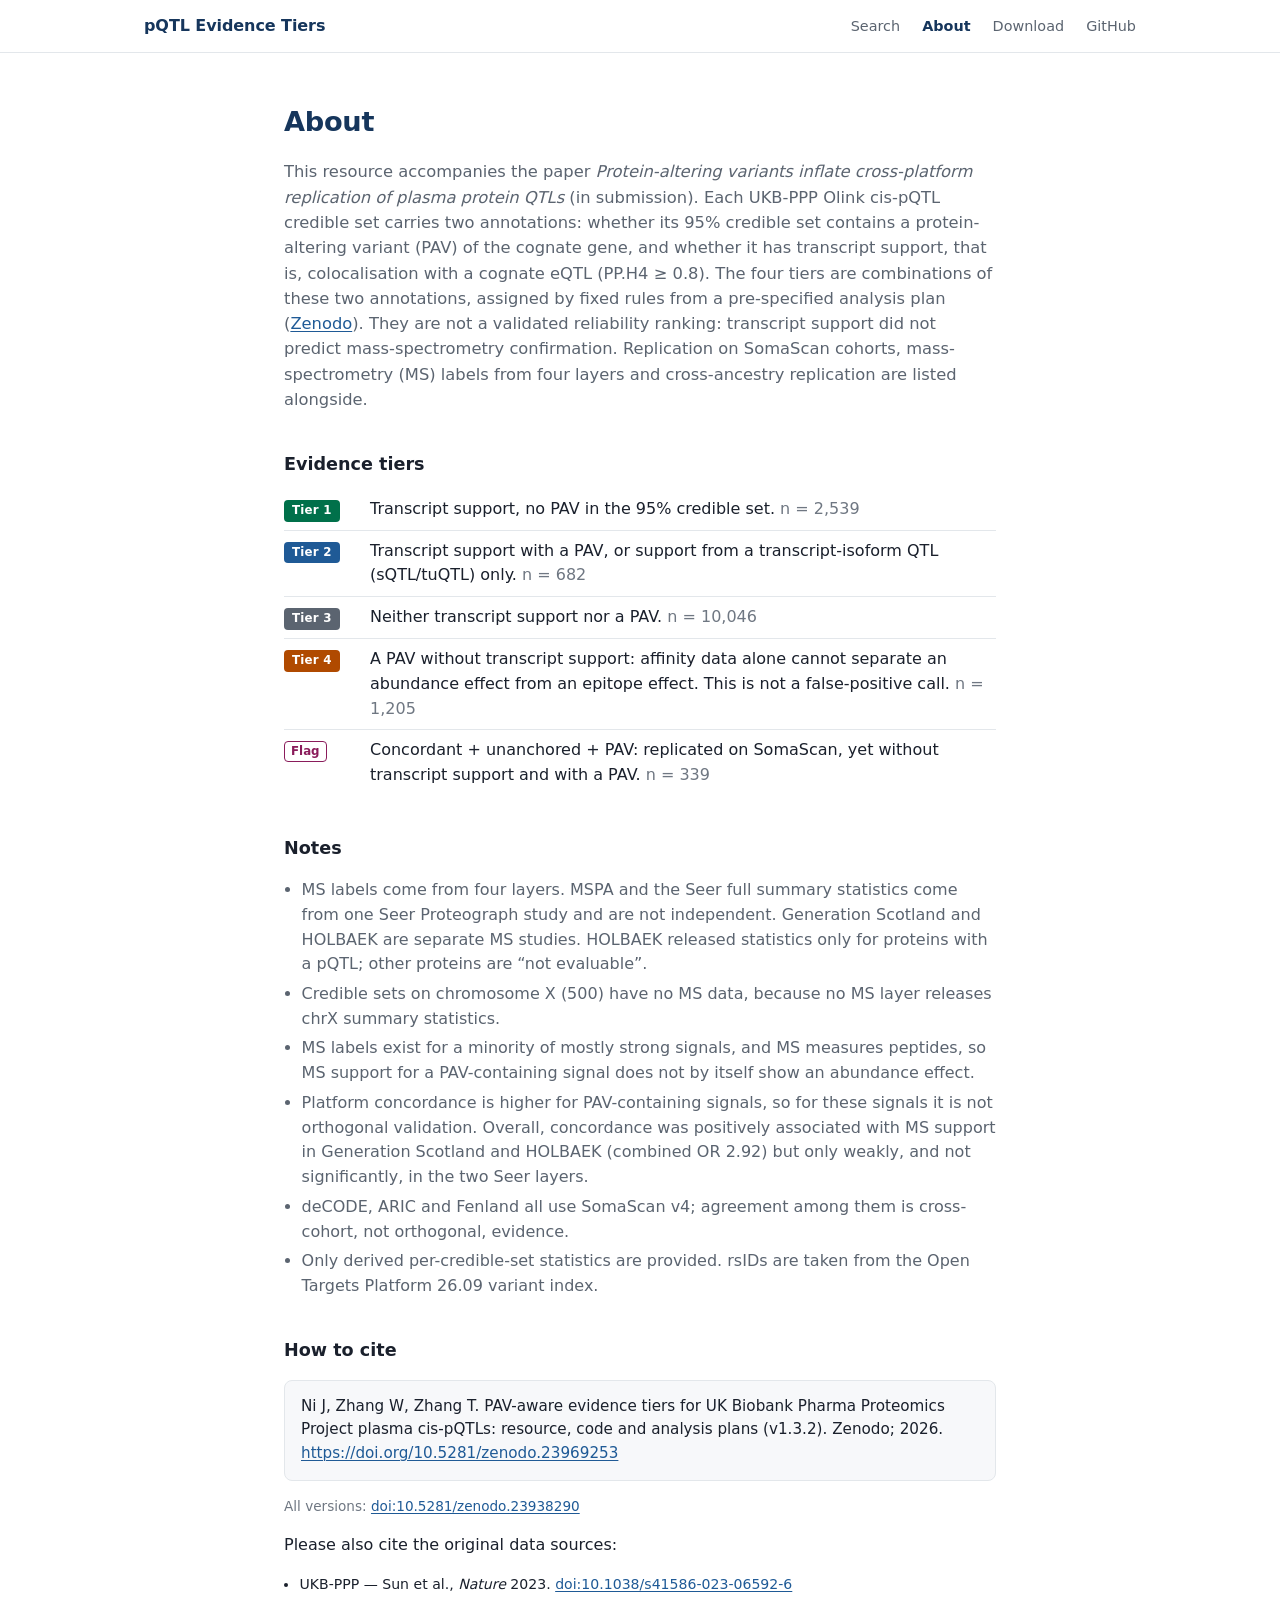
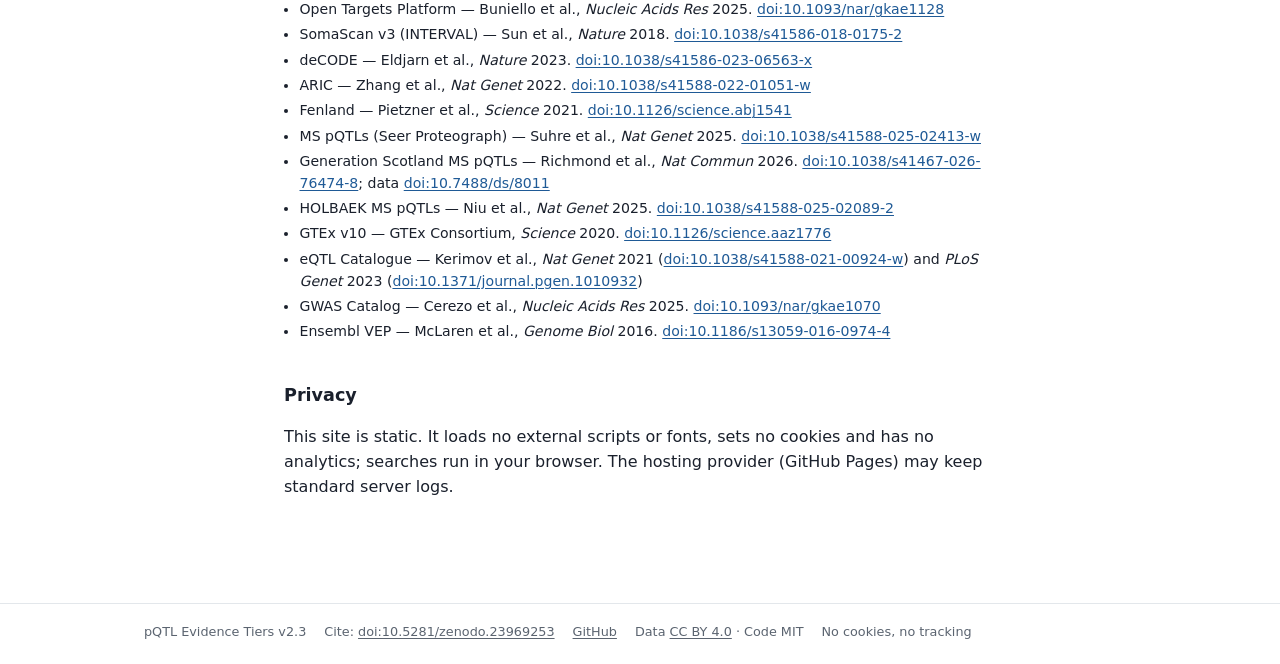
==== commit 97b9304b: "Portal: citation to Zenodo v1.3.2 (doi:10.5281/zenodo.23969253)" ====
--- a/docs/about.html
+++ b/docs/about.html
@@ -15,7 +15,7 @@
 <header class="nav"><div class="container"><a class="brand" href="index.html">pQTL Evidence Tiers</a><nav aria-label="Main"><ul><li><a class="navlink" href="search.html">Search</a></li><li><a class="navlink" href="about.html" aria-current="page">About</a></li><li><a class="navlink" href="download.html">Download</a></li><li class="gh"><a class="navlink" href="https://github.com/wcs52113140123-pixel/c10plus-pqtl-evidence-tiers" rel="noopener">GitHub</a></li></ul></nav></div></header>
 <main id="main" class="page">
   <h1>About</h1>
-  <p class="lead">This resource accompanies the paper <i>Protein-altering variants inflate cross-platform replication of plasma protein QTLs</i> (in submission). Each UKB-PPP Olink cis-pQTL credible set carries two annotations: whether its 95% credible set contains a protein-altering variant (PAV) of the cognate gene, and whether it has transcript support, that is, colocalisation with a cognate eQTL (PP.H4 ≥ 0.8). The four tiers are combinations of these two annotations, assigned by fixed rules from a pre-specified analysis plan (<a href="https://doi.org/10.5281/zenodo.23944552" rel="noopener">Zenodo</a>). They are not a validated reliability ranking: transcript support did not predict mass-spectrometry confirmation. Replication on SomaScan cohorts, mass-spectrometry (MS) labels from four layers and cross-ancestry replication are listed alongside.</p>
+  <p class="lead">This resource accompanies the paper <i>Protein-altering variants inflate cross-platform replication of plasma protein QTLs</i> (in submission). Each UKB-PPP Olink cis-pQTL credible set carries two annotations: whether its 95% credible set contains a protein-altering variant (PAV) of the cognate gene, and whether it has transcript support, that is, colocalisation with a cognate eQTL (PP.H4 ≥ 0.8). The four tiers are combinations of these two annotations, assigned by fixed rules from a pre-specified analysis plan (<a href="https://doi.org/10.5281/zenodo.23969253" rel="noopener">Zenodo</a>). They are not a validated reliability ranking: transcript support did not predict mass-spectrometry confirmation. Replication on SomaScan cohorts, mass-spectrometry (MS) labels from four layers and cross-ancestry replication are listed alongside.</p>
 
   <h2 id="tiers">Evidence tiers</h2>
   <ul class="tierlist">
@@ -37,7 +37,7 @@
   </ul>
 
   <h2 id="cite">How to cite</h2>
-  <p class="cite">Ni J, Zhang W, Zhang T. PAV-aware evidence tiers for UK Biobank Pharma Proteomics Project plasma cis-pQTLs: resource, code and analysis plans (v1.3.1). Zenodo; 2026. <a href="https://doi.org/10.5281/zenodo.23944552" rel="noopener">https://doi.org/10.5281/zenodo.23944552</a></p>
+  <p class="cite">Ni J, Zhang W, Zhang T. PAV-aware evidence tiers for UK Biobank Pharma Proteomics Project plasma cis-pQTLs: resource, code and analysis plans (v1.3.2). Zenodo; 2026. <a href="https://doi.org/10.5281/zenodo.23969253" rel="noopener">https://doi.org/10.5281/zenodo.23969253</a></p>
   <p class="na small">All versions: <a href="https://doi.org/10.5281/zenodo.23938290" rel="noopener">doi:10.5281/zenodo.23938290</a></p>
   <p>Please also cite the original data sources:</p>
   <ul class="sources">
@@ -60,7 +60,7 @@
   <p>This site is static. It loads no external scripts or fonts, sets no cookies and has no analytics; searches run in your browser. The hosting provider (GitHub Pages) may keep standard server logs.</p>
 </main>
 
-<footer class="footer" role="contentinfo"><div class="container"><span>pQTL Evidence Tiers v2.3</span><span>Cite: <a href="https://doi.org/10.5281/zenodo.23944552" rel="noopener">doi:10.5281/zenodo.23944552</a></span><span><a href="https://github.com/wcs52113140123-pixel/c10plus-pqtl-evidence-tiers" rel="noopener">GitHub</a></span><span>Data <a href="https://creativecommons.org/licenses/by/4.0/" rel="noopener">CC BY 4.0</a> · Code MIT</span><span>No cookies, no tracking</span></div></footer>
+<footer class="footer" role="contentinfo"><div class="container"><span>pQTL Evidence Tiers v2.3</span><span>Cite: <a href="https://doi.org/10.5281/zenodo.23969253" rel="noopener">doi:10.5281/zenodo.23969253</a></span><span><a href="https://github.com/wcs52113140123-pixel/c10plus-pqtl-evidence-tiers" rel="noopener">GitHub</a></span><span>Data <a href="https://creativecommons.org/licenses/by/4.0/" rel="noopener">CC BY 4.0</a> · Code MIT</span><span>No cookies, no tracking</span></div></footer>
 
 </body>
 </html>
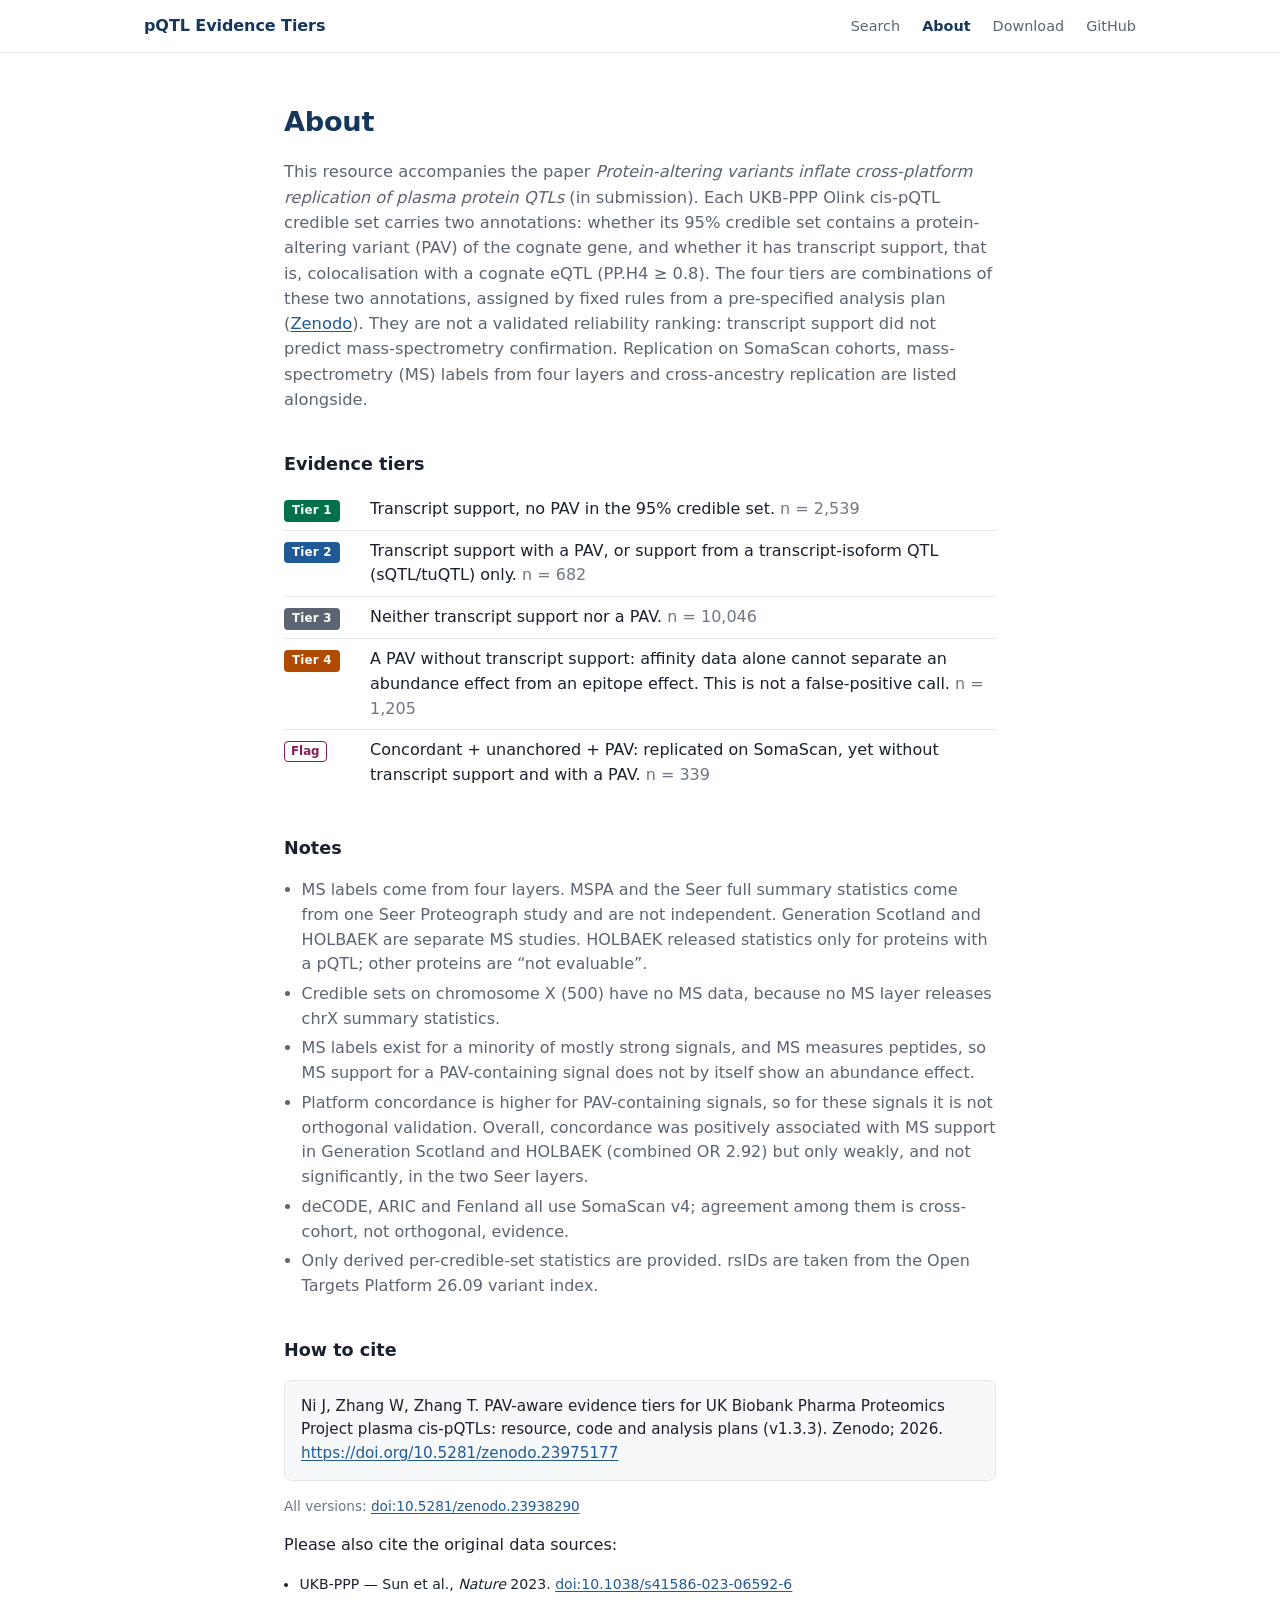
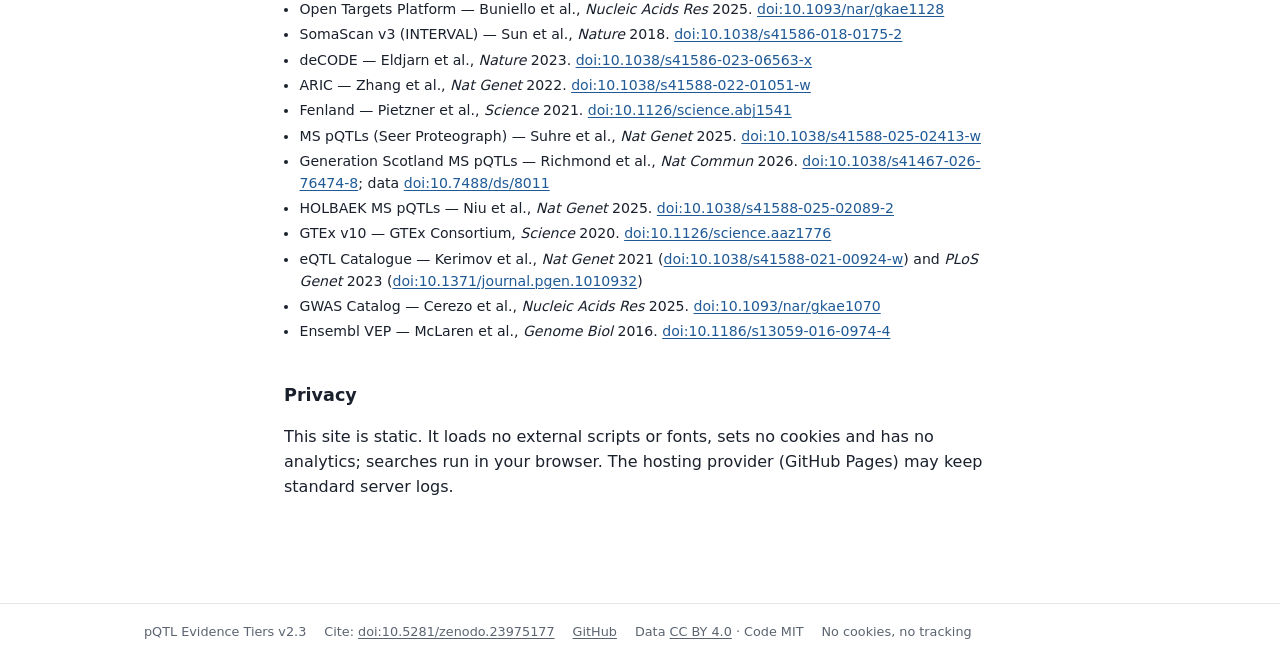
==== commit 11e35f87: "Portal: citation to Zenodo v1.3.3 (doi:10.5281/zenodo.23975177)" ====
--- a/docs/about.html
+++ b/docs/about.html
@@ -15,7 +15,7 @@
 <header class="nav"><div class="container"><a class="brand" href="index.html">pQTL Evidence Tiers</a><nav aria-label="Main"><ul><li><a class="navlink" href="search.html">Search</a></li><li><a class="navlink" href="about.html" aria-current="page">About</a></li><li><a class="navlink" href="download.html">Download</a></li><li class="gh"><a class="navlink" href="https://github.com/wcs52113140123-pixel/c10plus-pqtl-evidence-tiers" rel="noopener">GitHub</a></li></ul></nav></div></header>
 <main id="main" class="page">
   <h1>About</h1>
-  <p class="lead">This resource accompanies the paper <i>Protein-altering variants inflate cross-platform replication of plasma protein QTLs</i> (in submission). Each UKB-PPP Olink cis-pQTL credible set carries two annotations: whether its 95% credible set contains a protein-altering variant (PAV) of the cognate gene, and whether it has transcript support, that is, colocalisation with a cognate eQTL (PP.H4 ≥ 0.8). The four tiers are combinations of these two annotations, assigned by fixed rules from a pre-specified analysis plan (<a href="https://doi.org/10.5281/zenodo.23969253" rel="noopener">Zenodo</a>). They are not a validated reliability ranking: transcript support did not predict mass-spectrometry confirmation. Replication on SomaScan cohorts, mass-spectrometry (MS) labels from four layers and cross-ancestry replication are listed alongside.</p>
+  <p class="lead">This resource accompanies the paper <i>Protein-altering variants inflate cross-platform replication of plasma protein QTLs</i> (in submission). Each UKB-PPP Olink cis-pQTL credible set carries two annotations: whether its 95% credible set contains a protein-altering variant (PAV) of the cognate gene, and whether it has transcript support, that is, colocalisation with a cognate eQTL (PP.H4 ≥ 0.8). The four tiers are combinations of these two annotations, assigned by fixed rules from a pre-specified analysis plan (<a href="https://doi.org/10.5281/zenodo.23975177" rel="noopener">Zenodo</a>). They are not a validated reliability ranking: transcript support did not predict mass-spectrometry confirmation. Replication on SomaScan cohorts, mass-spectrometry (MS) labels from four layers and cross-ancestry replication are listed alongside.</p>
 
   <h2 id="tiers">Evidence tiers</h2>
   <ul class="tierlist">
@@ -37,7 +37,7 @@
   </ul>
 
   <h2 id="cite">How to cite</h2>
-  <p class="cite">Ni J, Zhang W, Zhang T. PAV-aware evidence tiers for UK Biobank Pharma Proteomics Project plasma cis-pQTLs: resource, code and analysis plans (v1.3.2). Zenodo; 2026. <a href="https://doi.org/10.5281/zenodo.23969253" rel="noopener">https://doi.org/10.5281/zenodo.23969253</a></p>
+  <p class="cite">Ni J, Zhang W, Zhang T. PAV-aware evidence tiers for UK Biobank Pharma Proteomics Project plasma cis-pQTLs: resource, code and analysis plans (v1.3.3). Zenodo; 2026. <a href="https://doi.org/10.5281/zenodo.23975177" rel="noopener">https://doi.org/10.5281/zenodo.23975177</a></p>
   <p class="na small">All versions: <a href="https://doi.org/10.5281/zenodo.23938290" rel="noopener">doi:10.5281/zenodo.23938290</a></p>
   <p>Please also cite the original data sources:</p>
   <ul class="sources">
@@ -60,7 +60,7 @@
   <p>This site is static. It loads no external scripts or fonts, sets no cookies and has no analytics; searches run in your browser. The hosting provider (GitHub Pages) may keep standard server logs.</p>
 </main>
 
-<footer class="footer" role="contentinfo"><div class="container"><span>pQTL Evidence Tiers v2.3</span><span>Cite: <a href="https://doi.org/10.5281/zenodo.23969253" rel="noopener">doi:10.5281/zenodo.23969253</a></span><span><a href="https://github.com/wcs52113140123-pixel/c10plus-pqtl-evidence-tiers" rel="noopener">GitHub</a></span><span>Data <a href="https://creativecommons.org/licenses/by/4.0/" rel="noopener">CC BY 4.0</a> · Code MIT</span><span>No cookies, no tracking</span></div></footer>
+<footer class="footer" role="contentinfo"><div class="container"><span>pQTL Evidence Tiers v2.3</span><span>Cite: <a href="https://doi.org/10.5281/zenodo.23975177" rel="noopener">doi:10.5281/zenodo.23975177</a></span><span><a href="https://github.com/wcs52113140123-pixel/c10plus-pqtl-evidence-tiers" rel="noopener">GitHub</a></span><span>Data <a href="https://creativecommons.org/licenses/by/4.0/" rel="noopener">CC BY 4.0</a> · Code MIT</span><span>No cookies, no tracking</span></div></footer>
 
 </body>
 </html>
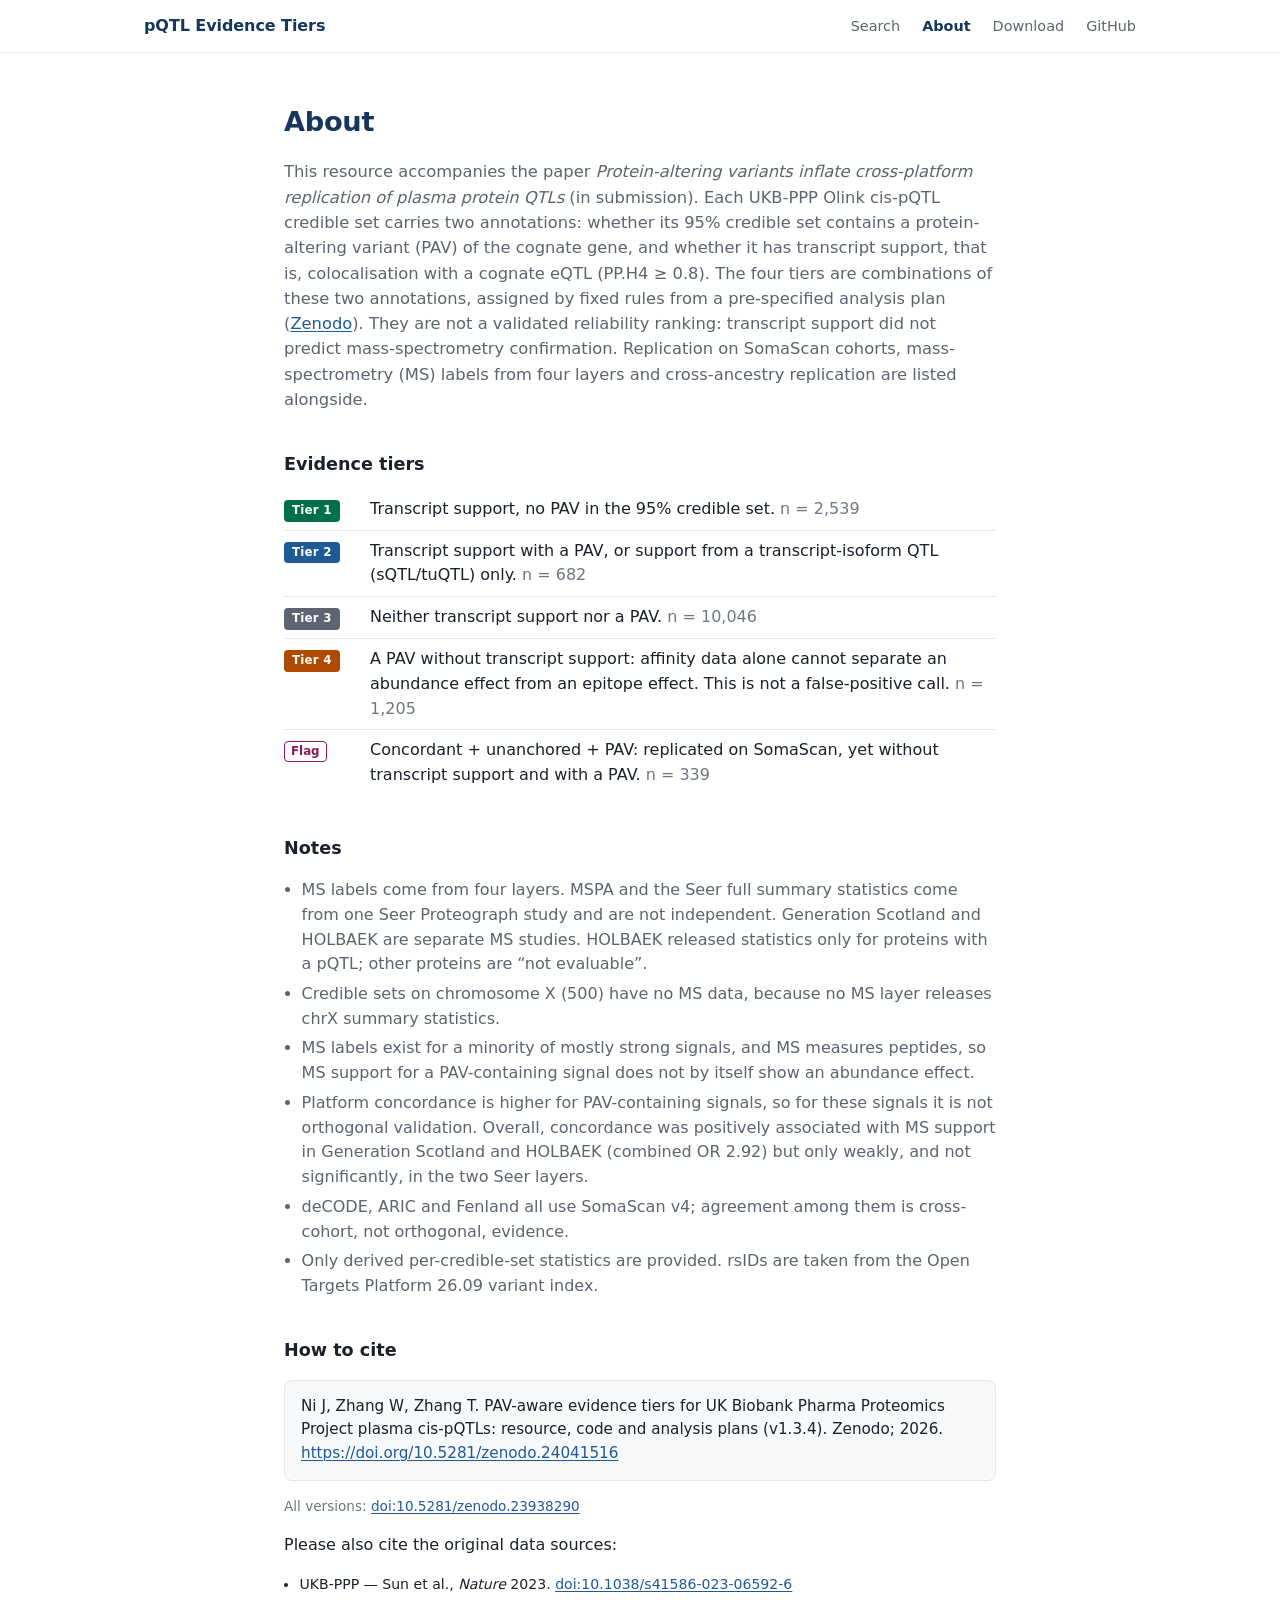
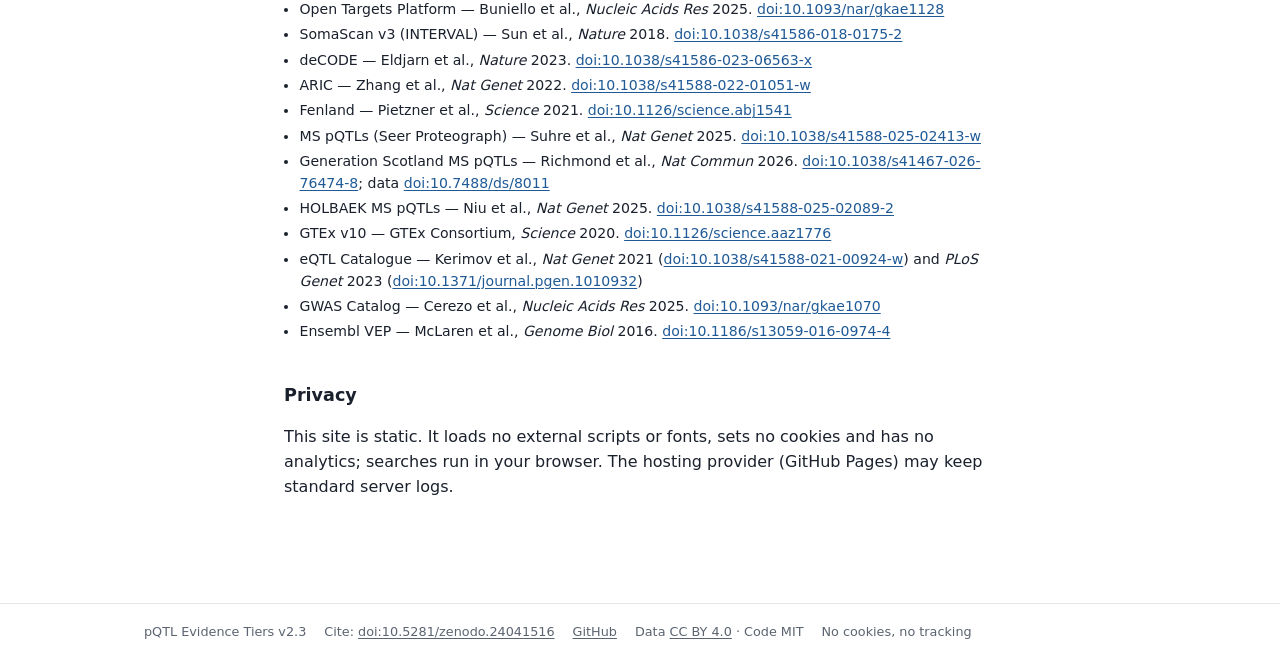
==== commit 30261671: "v1.3.4: redrawn Fig. 1 (concept, workflow, endpoints); citation to Zenodo v1.3.4" ====
--- a/docs/about.html
+++ b/docs/about.html
@@ -15,7 +15,7 @@
 <header class="nav"><div class="container"><a class="brand" href="index.html">pQTL Evidence Tiers</a><nav aria-label="Main"><ul><li><a class="navlink" href="search.html">Search</a></li><li><a class="navlink" href="about.html" aria-current="page">About</a></li><li><a class="navlink" href="download.html">Download</a></li><li class="gh"><a class="navlink" href="https://github.com/wcs52113140123-pixel/c10plus-pqtl-evidence-tiers" rel="noopener">GitHub</a></li></ul></nav></div></header>
 <main id="main" class="page">
   <h1>About</h1>
-  <p class="lead">This resource accompanies the paper <i>Protein-altering variants inflate cross-platform replication of plasma protein QTLs</i> (in submission). Each UKB-PPP Olink cis-pQTL credible set carries two annotations: whether its 95% credible set contains a protein-altering variant (PAV) of the cognate gene, and whether it has transcript support, that is, colocalisation with a cognate eQTL (PP.H4 ≥ 0.8). The four tiers are combinations of these two annotations, assigned by fixed rules from a pre-specified analysis plan (<a href="https://doi.org/10.5281/zenodo.23975177" rel="noopener">Zenodo</a>). They are not a validated reliability ranking: transcript support did not predict mass-spectrometry confirmation. Replication on SomaScan cohorts, mass-spectrometry (MS) labels from four layers and cross-ancestry replication are listed alongside.</p>
+  <p class="lead">This resource accompanies the paper <i>Protein-altering variants inflate cross-platform replication of plasma protein QTLs</i> (in submission). Each UKB-PPP Olink cis-pQTL credible set carries two annotations: whether its 95% credible set contains a protein-altering variant (PAV) of the cognate gene, and whether it has transcript support, that is, colocalisation with a cognate eQTL (PP.H4 ≥ 0.8). The four tiers are combinations of these two annotations, assigned by fixed rules from a pre-specified analysis plan (<a href="https://doi.org/10.5281/zenodo.24041516" rel="noopener">Zenodo</a>). They are not a validated reliability ranking: transcript support did not predict mass-spectrometry confirmation. Replication on SomaScan cohorts, mass-spectrometry (MS) labels from four layers and cross-ancestry replication are listed alongside.</p>
 
   <h2 id="tiers">Evidence tiers</h2>
   <ul class="tierlist">
@@ -37,7 +37,7 @@
   </ul>
 
   <h2 id="cite">How to cite</h2>
-  <p class="cite">Ni J, Zhang W, Zhang T. PAV-aware evidence tiers for UK Biobank Pharma Proteomics Project plasma cis-pQTLs: resource, code and analysis plans (v1.3.3). Zenodo; 2026. <a href="https://doi.org/10.5281/zenodo.23975177" rel="noopener">https://doi.org/10.5281/zenodo.23975177</a></p>
+  <p class="cite">Ni J, Zhang W, Zhang T. PAV-aware evidence tiers for UK Biobank Pharma Proteomics Project plasma cis-pQTLs: resource, code and analysis plans (v1.3.4). Zenodo; 2026. <a href="https://doi.org/10.5281/zenodo.24041516" rel="noopener">https://doi.org/10.5281/zenodo.24041516</a></p>
   <p class="na small">All versions: <a href="https://doi.org/10.5281/zenodo.23938290" rel="noopener">doi:10.5281/zenodo.23938290</a></p>
   <p>Please also cite the original data sources:</p>
   <ul class="sources">
@@ -60,7 +60,7 @@
   <p>This site is static. It loads no external scripts or fonts, sets no cookies and has no analytics; searches run in your browser. The hosting provider (GitHub Pages) may keep standard server logs.</p>
 </main>
 
-<footer class="footer" role="contentinfo"><div class="container"><span>pQTL Evidence Tiers v2.3</span><span>Cite: <a href="https://doi.org/10.5281/zenodo.23975177" rel="noopener">doi:10.5281/zenodo.23975177</a></span><span><a href="https://github.com/wcs52113140123-pixel/c10plus-pqtl-evidence-tiers" rel="noopener">GitHub</a></span><span>Data <a href="https://creativecommons.org/licenses/by/4.0/" rel="noopener">CC BY 4.0</a> · Code MIT</span><span>No cookies, no tracking</span></div></footer>
+<footer class="footer" role="contentinfo"><div class="container"><span>pQTL Evidence Tiers v2.3</span><span>Cite: <a href="https://doi.org/10.5281/zenodo.24041516" rel="noopener">doi:10.5281/zenodo.24041516</a></span><span><a href="https://github.com/wcs52113140123-pixel/c10plus-pqtl-evidence-tiers" rel="noopener">GitHub</a></span><span>Data <a href="https://creativecommons.org/licenses/by/4.0/" rel="noopener">CC BY 4.0</a> · Code MIT</span><span>No cookies, no tracking</span></div></footer>
 
 </body>
 </html>
